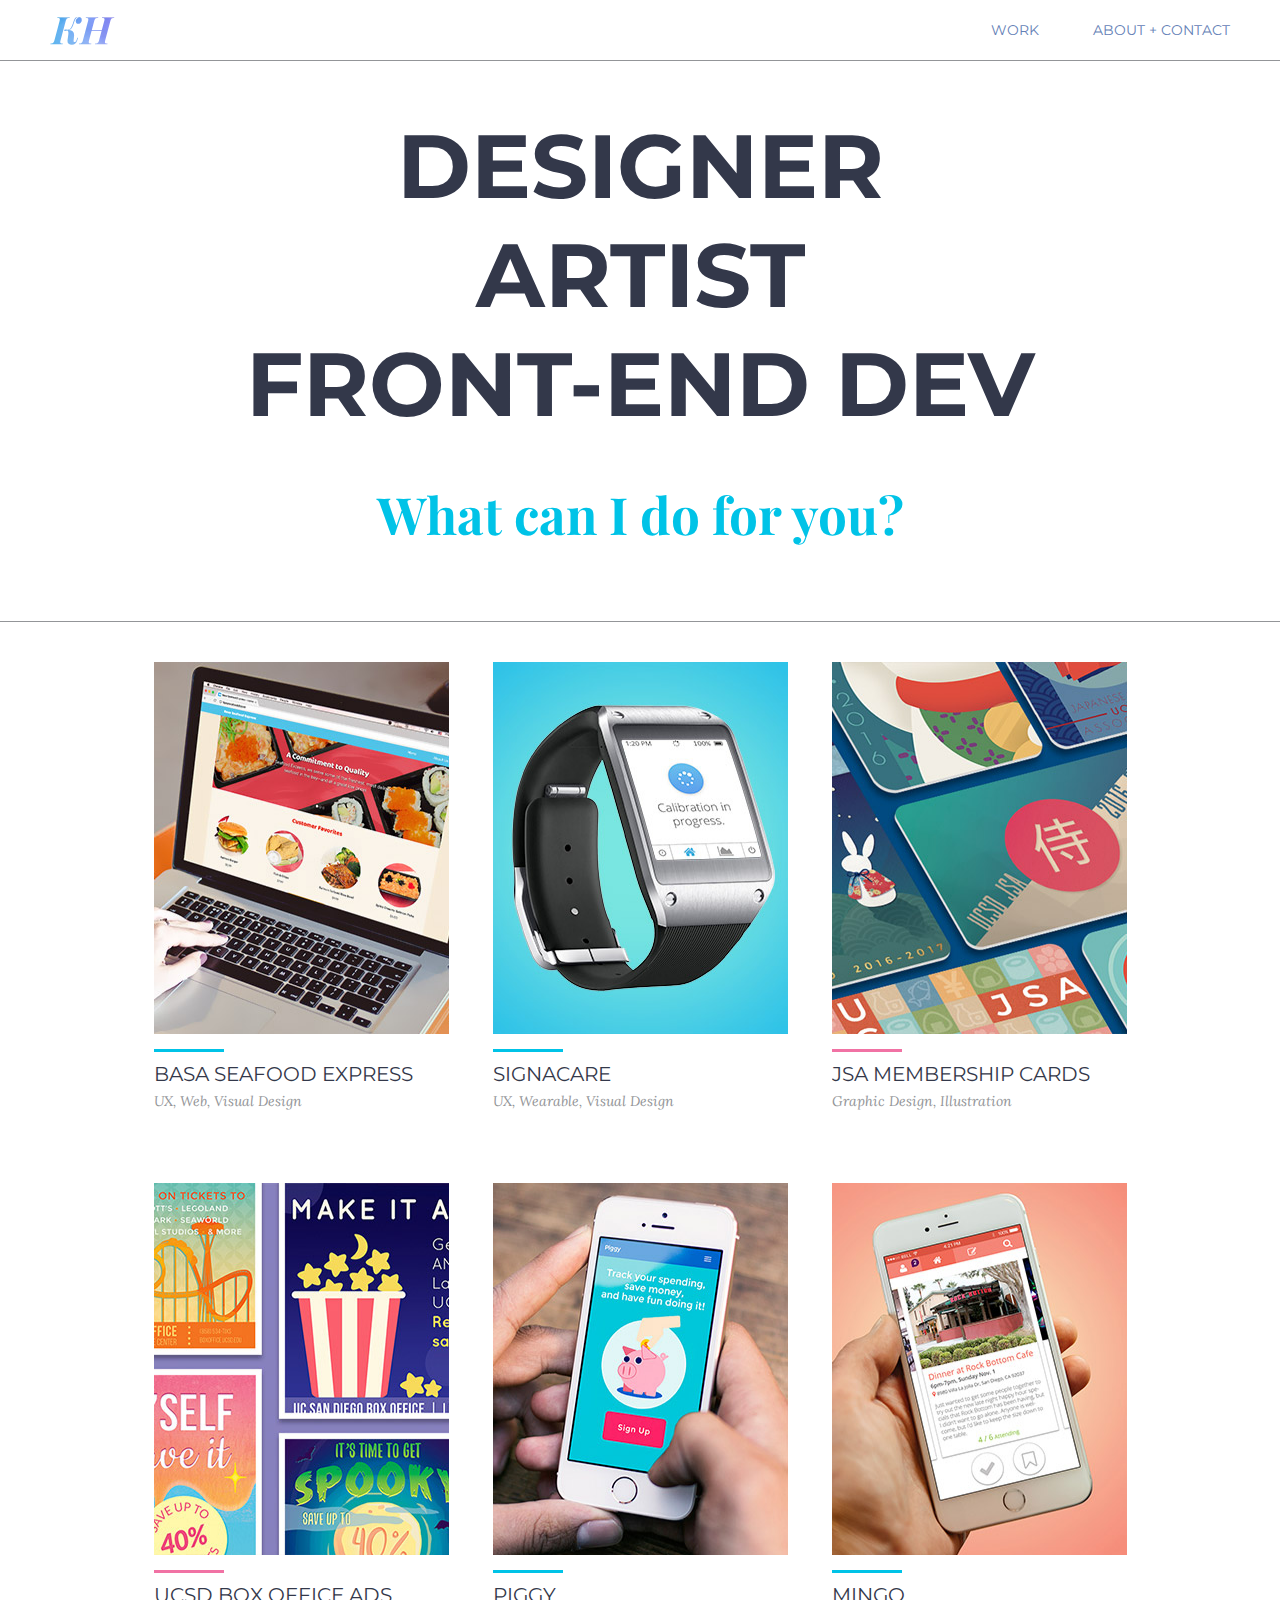
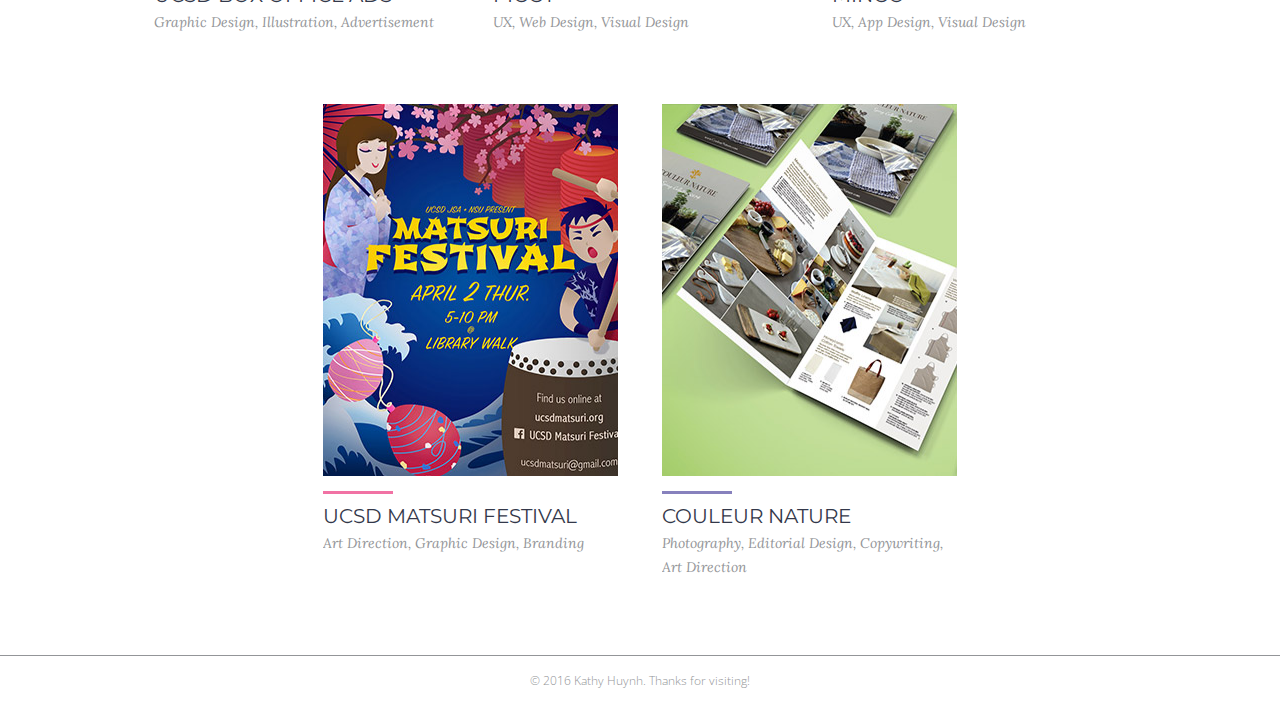
==== index.html @ e288eb10 "project description on card hover added" ====
<!DOCTYPE html>
<html lang="en-US">
<head>
  <title>Kathy Huynh Design Portfolio</title>
  <meta charset="utf-8"/>
  <meta name="viewport" content="width=device-width, initial-scale=1">
  <link rel="icon" type="image/png" href="img/favicon.png">
  <link rel="stylesheet" type="text/css" href="hkathy.css">
  <link href="https://fonts.googleapis.com/css?family=Open+Sans:300|Lora:400i|Montserrat:400|Playfair+Display:700i" rel="stylesheet">
</head>
<body>
  <nav>
    <a href="index.html"><div class="nav-section" id="nav-home">
      <img src="img/nav-icon.svg" alt="KH">
    </div></a>
    <div class="nav-section" id ="nav-work">
      <a href="index.html">Work</a>
    </div>
    <div class="nav-section" id="nav-about-contact">
      <a href="about-contact.html">About + Contact</a>
    </div>
  </nav>
  <div class="hero" id="index">
    <div>
      <h1>Designer</h1>
      <h1>Artist</h1>
      <h1>Front-End Dev</h1>
    </div>
    <h2>What can I do for you?</h2>
  </div>
  <div id="work">
    <a href="project/basa-seafood-express.html">
      <div class="project-card">
      <div class="project-image" id="img-basa">
        <div class="overlay">
          <p class="description">Basa Seafood Express is a small seafood shop and restaurant in San Francisco. They wanted a strongly branded, personalized website to increase their web presence and attract more customers.</p>
        </div>
      </div>
      <div class="divider-blue"></div>
      <h5 class="project-title">Basa Seafood Express</h5>
      <p class="project-tag">UX, Web, Visual Design</p>
    </div>
  </a>

  <a href="project/signacare.html">
    <div class="project-card">
      <div class="project-image" id="img-signacare">
        <div class="overlay">
          <p class="description">The Signacare Medical System is a speculative technology designed to help patients recover from impaired stress response systems. These people may react to everyday situations as if they are highly stressful. The watch serves as a companion to a personalized microchip implanted at the base of the neck.</p>
        </div>
      </div>
      <div class="divider-blue"></div>
      <h5 class="project-title">Signacare</h5>
      <p class="project-tag">UX, Wearable, Visual Design</p>
    </div>
    </a>

    <a href="project/jsa-membership-cards.html">
    <div class="project-card">
      <div class="project-image" id="img-jsacard">
        <div class="overlay">
          <p class="description">I was invited by the UCSD Japanese Student Association to join their design competition for the yearly membership card and shirt. These items are symbols of loyalty and pride to the club, and identify the members on outings. I designed both the winning card and shirt.</p>
        </div>
      </div>
      <div class="divider-pink"></div>
      <h5 class="project-title">JSA Membership Cards</h5>
      <p class="project-tag">Graphic Design, Illustration</p>
    </div>
  </a>

  <a href="project/ucsd-box-office-ads.html">
    <div class="project-card">
      <div class="project-image" id="img-ucsdbox">
        <div class="overlay">
          <p class="description">I designed graphics to support promotions for the UC San Diego Box Office. The highlight of every quarter were the posters I created for our holiday and vacation deals. The posters successfully generated awareness and attracted new customers.</p>
        </div>
      </div>
      <div class="divider-pink"></div>
      <h5 class="project-title">UCSD Box Office Ads</h5>
      <p class="project-tag">Graphic Design, Illustration, Advertisement</p>
    </div>
  </a>

    <a href="project/piggy.html">
    <div class="project-card">
      <div class="project-image" id="img-piggy">
        <div class="overlay">
          <p class="description">Piggy is a web app designed to motivate users to save money and spend less with an individualized budget and gamified reward system. Our challenge was to motivate them to start, and to give them the drive to keep going. Basically, it's saving made easy and fun.</p>
        </div>
      </div>
      <div class="divider-blue"></div>
      <h5 class="project-title">Piggy</h5>
      <p class="project-tag">UX, Web Design, Visual Design</p>
    </div>
  </a>

  <a href="project/mingo.html">
    <div class="project-card">
      <div class="project-image" id="img-mingo">
        <div class="overlay">
          <p class="description">Mingo is a mobile matchmaking app designed to spark friendships by putting interests first. Rather than wading through dozens of profiles before finding someone compatible, Mingo streamlines the process with an event-based system.</p>
        </div>
      </div>
      <div class="divider-blue"></div>
      <h5 class="project-title">Mingo</h5>
      <p class="project-tag">UX, App Design, Visual Design</p>
    </div>
  </a>

<a href="project/ucsd-matsuri-festival.html">
    <div class="project-card">
      <div class="project-image" id="img-matsuri">
        <div class="overlay">
          <p class="description">Every year, the Japanese Student Association and Nikkei Student Union at UCSD celebrate Japanese culture through a large festival. I won the design contest for the festival poster, and designed many other promotional materials as well.</p>
        </div>
      </div>
      <div class="divider-pink"></div>
      <h5 class="project-title">UCSD Matsuri Festival</h5>
      <p class="project-tag">Art Direction, Graphic Design, Branding</p>
    </div>
  </a>

    <a href="project/couleur-nature.html">
    <div class="project-card">
      <div class="project-image" id="img-cn">
        <div class="overlay">
          <p class="description">Couleur Nature is a distributor and retailer of French-inspired table linens and home accessories. While each scene was assembled to reflect the theme and colors of the main product, the overall aesthetic for all product shoots remained consistent: casual, yet refined; glamorous and vibrant.</p>
        </div>
      </div>
      <div class="divider-purple"></div>
      <h5 class="project-title">Couleur Nature</h5>
      <p class="project-tag">Photography, Editorial Design, Copywriting, Art Direction</p>
    </div>
  </div>
</a>

  <footer style="margin-top: 50px">&copy; 2016 Kathy Huynh. Thanks for visiting!</footer>
</body>

</html>
---- hkathy.css ----
body {
  margin: 0; }

p {
  color: #33384A;
  font-family: "Open Sans", sans-serif;
  font-size: 15px;
  line-height: 24px;
  margin: 20px 0px;
  font-weight: 200; }

ol, ul {
  color: #33384A;
  font-family: "Open Sans", sans-serif;
  font-size: 16px;
  line-height: 24px; }
  ol li, ul li {
    margin: 20px 0px; }

nav {
  text-align: right;
  font-family: "Montserrat", sans-serif;
  font-size: 14px;
  font-weight: 400;
  text-transform: uppercase;
  height: 60px;
  line-height: 60px;
  padding: 0px 50px;
  border-bottom: 0.5px solid #939598; }
  nav a {
    color: #6380B6;
    text-decoration: none;
    transition: color .25s ease;
    -moz-transition: color .25s ease;
    -webkit-transition: color .25s ease; }
    nav a:hover {
      color: #F172A4; }
  @media screen and (max-width: 767px) {
    nav {
      padding: 0px 10px; } }

.nav-section {
  display: inline-block; }

#nav-home {
  float: left; }
  #nav-home img {
    vertical-align: middle;
    height: 30px; }

#nav-work {
  margin-right: 50px; }
  @media screen and (max-width: 767px) {
    #nav-work {
      margin-right: 30px; } }

.hero {
  text-align: center;
  color: #33384A;
  padding-top: 50px;
  padding-bottom: 30px;
  border-bottom: 0.5px solid #939598; }
  .hero h1 {
    text-transform: uppercase;
    font-family: "Montserrat", sans-serif;
    font-weight: 700;
    font-size: 7vw;
    margin: 0; }
    @media screen and (max-width: 992px) {
      .hero h1 {
        font-size: 10vw; } }
  .hero h2 {
    font-family: "Playfair Display", serif;
    font-size: 4vw;
    color: #00C3E7;
    text-transform: none; }
    @media screen and (max-width: 767px) {
      .hero h2 {
        font-size: 28px; } }

#work {
  text-align: center;
  padding-top: 20px; }
  @media screen and (min-width: 1352px) {
    #work {
      padding-left: 10vw;
      padding-right: 10vw; } }

.project-card {
  display: inline-block;
  margin: 20px;
  width: 295px;
  height: 477px;
  text-align: left;
  overflow: hidden; }
  @media screen and (max-width: 767px) {
    .project-card {
      margin: 20px 0px; } }
  .project-card .project-image {
    width: 100%;
    height: 77.98%;
    background-size: cover; }
    .project-card .project-image#img-basa {
      background: url(img/thumbnail/basa.jpg); }
    .project-card .project-image#img-signacare {
      background: url(img/thumbnail/signacare.jpg); }
    .project-card .project-image#img-ucsdbox {
      background: url(img/thumbnail/boxoffice.jpg); }
    .project-card .project-image#img-piggy {
      background: url(img/thumbnail/piggy.jpg); }
    .project-card .project-image#img-mingo {
      background: url(img/thumbnail/mingo.jpg); }
    .project-card .project-image#img-jsacard {
      background: url(img/thumbnail/jsacard.jpg); }
    .project-card .project-image#img-matsuri {
      background: url(img/thumbnail/matsuri.jpg); }
    .project-card .project-image#img-cn {
      background: url(img/thumbnail/couleurnature.jpg); }
    .project-card .project-image .overlay {
      background: rgba(5, 10, 30, 0.8);
      opacity: 0;
      transition: opacity .25s ease;
      -moz-transition: opacity .25s ease;
      -webkit-transition: opacity .25s ease;
      height: 100%;
      width: 100%;
      overflow: hidden; }
      .project-card .project-image .overlay .description {
        color: white;
        font-size: 18px;
        margin: 16px 20px;
        line-height: 30px; }
    .project-card .project-image:hover .overlay {
      opacity: 1; }
  .project-card .divider-blue {
    width: 70px;
    height: 3px;
    background-color: #00C3E7;
    margin: 15px 0px; }
  .project-card .divider-pink {
    width: 70px;
    height: 3px;
    background-color: #F172A4;
    margin: 15px 0px; }
  .project-card .divider-purple {
    width: 70px;
    height: 3px;
    background-color: #8781bd;
    margin: 15px 0px; }
  .project-card h5 {
    text-transform: uppercase;
    font-family: "Montserrat", sans-serif;
    font-size: 20px;
    font-weight: 400;
    color: #33384A;
    line-height: 24px;
    margin-top: -5px; }
  .project-card p {
    font-family: "Lora", serif;
    font-weight: 400;
    font-style: italic;
    font-size: 14px;
    color: #939598;
    line-height: 24px;
    margin-top: -30px; }

footer {
  height: 50px;
  font-family: "Open Sans", sans-serif;
  font-size: 12px;
  font-weight: 200;
  color: #939598;
  border-top: 0.5px #939598 solid;
  line-height: 50px;
  text-align: center; }

.hero#about {
  background-image: url("img/cloudy-header.jpg");
  background-size: cover;
  color: white;
  border: 0.1px solid #6380B6;
  padding-bottom: 60px; }
  @media screen and (max-width: 600px) {
    .hero#about h1 {
      font-size: 48px; } }

.bio {
  display: flex;
  /* equal height of the children */
  background: #33384A; }
  .bio .col {
    flex: 1;
    /* additionally, equal width */
    padding: 50px; }
    @media screen and (max-width: 767px) {
      .bio .col {
        padding: 10px; } }
    @media screen and (min-width: 767px) {
      .bio .col {
        min-height: 450px; } }
    .bio .col p {
      color: white; }
    .bio .col p.bio-highlight {
      font-family: "Lora", serif;
      font-weight: 400;
      font-style: italic;
      font-size: 24px;
      line-height: 36px; }
  .bio #profile-pic {
    background-image: url("img/profile-picture.jpg");
    background-size: cover;
    background-position: right; }
    @media screen and (max-width: 767px) {
      .bio #profile-pic {
        display: none; } }

.contact {
  text-align: center; }
  .contact h2 {
    font-family: "Montserrat", sans-serif;
    font-size: 60px;
    color: #00C3E7;
    text-transform: uppercase; }
    @media screen and (max-width: 767px) {
      .contact h2 {
        font-size: 48px; } }
  .contact h3 {
    font-family: "Lora", serif;
    font-style: italic;
    font-weight: 400;
    font-size: 40px;
    color: #33384A;
    margin-top: -20px;
    margin-bottom: 50px; }
    @media screen and (max-width: 767px) {
      .contact h3 {
        font-size: 30px; } }
  .contact button.btn-contact {
    font-family: "Montserrat", sans-serif;
    font-weight: 400;
    font-size: 18px;
    line-height: 46px;
    width: 150px;
    height: 50px;
    background: none;
    border: 1px #F172A4 solid;
    border-radius: 50px;
    text-transform: uppercase;
    margin: 0px 20px 20px 20px;
    color: #6380B6;
    transition: color .25s ease;
    -moz-transition: color .25s ease;
    -webkit-transition: color .25s ease; }
    .contact button.btn-contact:hover {
      color: #F172A4; }

.no-border {
  border: none; }

.banner-image {
  width: 100%; }
  .banner-image img {
    width: 100%;
    height: auto; }

.padding-standard {
  padding-left: 15vw;
  padding-right: 15vw; }
  @media screen and (max-width: 767px) {
    .padding-standard {
      padding-left: 10px;
      padding-right: 10px; } }

.project-intro {
  color: #33384A;
  text-align: center; }
  .project-intro h3 {
    font-family: "Montserrat", sans-serif;
    font-size: 48px;
    text-transform: uppercase;
    margin-top: 40px; }
    @media screen and (max-width: 767px) {
      .project-intro h3 {
        font-size: 40px; } }
  .project-intro h4 {
    font-family: "Lora", serif;
    font-style: italic;
    font-size: 24px;
    line-height: 36px;
    margin-top: 0px;
    margin-bottom: 80px;
    font-weight: 400; }
    @media screen and (max-width: 767px) {
      .project-intro h4 {
        font-size: 18px; } }
  .project-intro p {
    margin-top: -30px; }
  .project-intro .type-blue {
    width: 15px;
    height: 15px;
    border-radius: 15px;
    background-color: #00C3E7;
    display: inline-block;
    margin: 10px 10px 15px 10px; }
  .project-intro .type-pink {
    width: 15px;
    height: 15px;
    border-radius: 15px;
    background-color: #F172A4;
    display: inline-block;
    margin: 10px 10px 15px 10px; }
  .project-intro .type-purple {
    width: 15px;
    height: 15px;
    border-radius: 15px;
    background-color: #8781bd;
    display: inline-block;
    margin: 10px 10px 15px 10px; }

h2 {
  font-family: "Montserrat", sans-serif;
  font-size: 16px;
  color: #33384A;
  text-transform: uppercase; }

.img-fit {
  margin-top: 50px;
  margin-bottom: 50px;
  text-align: center; }
  .img-fit img {
    width: 100%;
    height: auto; }

.row-equal {
  display: flex;
  /* equal height of the children */ }

.col {
  flex: 1;
  /* additionally, equal width */ }

.caption {
  font-style: italic;
  text-align: center;
  color: #939598;
  margin-bottom: 30px;
  margin-top: -30px; }

.row-3 {
  text-align: center; }
  @media screen and (min-width: 992px) {
    .row-3 {
      display: flex;
      justify-content: space-between; } }
  .row-3 .col-3 {
    text-align: left;
    vertical-align: top; }
    @media screen and (min-width: 992px) {
      .row-3 .col-3 {
        width: 30%; } }

.row-4 {
  text-align: center; }
  @media screen and (min-width: 992px) {
    .row-4 {
      display: flex;
      justify-content: space-between; } }
  .row-4 .col-4 {
    text-align: left;
    vertical-align: top; }
    @media screen and (min-width: 992px) {
      .row-4 .col-4 {
        width: 22%; } }

.row-2-1 {
  text-align: center; }
  @media screen and (min-width: 992px) {
    .row-2-1 {
      display: flex;
      justify-content: space-between; } }
  .row-2-1 .col-2-1 {
    text-align: left;
    vertical-align: top; }
    @media screen and (min-width: 992px) {
      .row-2-1 .col-2-1 {
        width: 60%; } }
  .row-2-1 .col-1-1 {
    text-align: left;
    vertical-align: top; }
    @media screen and (min-width: 992px) {
      .row-2-1 .col-1-1 {
        width: 30%; } }

.row-2 {
  text-align: center; }
  @media screen and (min-width: 992px) {
    .row-2 {
      display: flex;
      justify-content: space-between; } }
  .row-2 .col-2 {
    text-align: left;
    vertical-align: top; }
    @media screen and (min-width: 992px) {
      .row-2 .col-2 {
        width: 45%; } }
    @media screen and (max-width: 991px) {
      .row-2 .col-2 .btn-margin {
        margin-top: 20px; } }

.highlight {
  background: #EEE;
  padding-top: 30px;
  padding-bottom: 30px; }

.highlight-link {
  background: #00C3E7;
  text-align: center;
  padding: 100px 0px; }
  .highlight-link button {
    background: white;
    color: #00C3E7;
    font-family: "Montserrat", sans-serif;
    font-size: 18px;
    height: 50px;
    border: none;
    padding: 0px 30px;
    border-radius: 50px;
    text-transform: uppercase;
    transition: background .25s ease;
    -moz-transition: background .25s ease;
    -webkit-transition: background .25s ease; }
    .highlight-link button:hover {
      background: #33384A; }

.highlight-scenario {
  border-radius: 20px;
  padding: 20px 30px;
  background-color: #EEE; }

.project-index {
  background-color: #33384A;
  padding-top: 50px;
  padding-bottom: 40px; }
  .project-index .row-3 .col-3 {
    text-align: center; }
    .project-index .row-3 .col-3 h2 {
      color: white; }
    .project-index .row-3 .col-3 p {
      color: white; }
      .project-index .row-3 .col-3 p.current-project {
        text-decoration: underline; }
      .project-index .row-3 .col-3 p:hover {
        font-weight: 600; }

.project-footer {
  background-color: #33384A;
  top-border: white;
  color: white; }

hr {
  border: 0.5px #6380B6 solid; }

.shadow {
  box-shadow: -2px 3px 5px #ddd; }

a {
  text-decoration: none; }

/*# sourceMappingURL=hkathy.css.map */
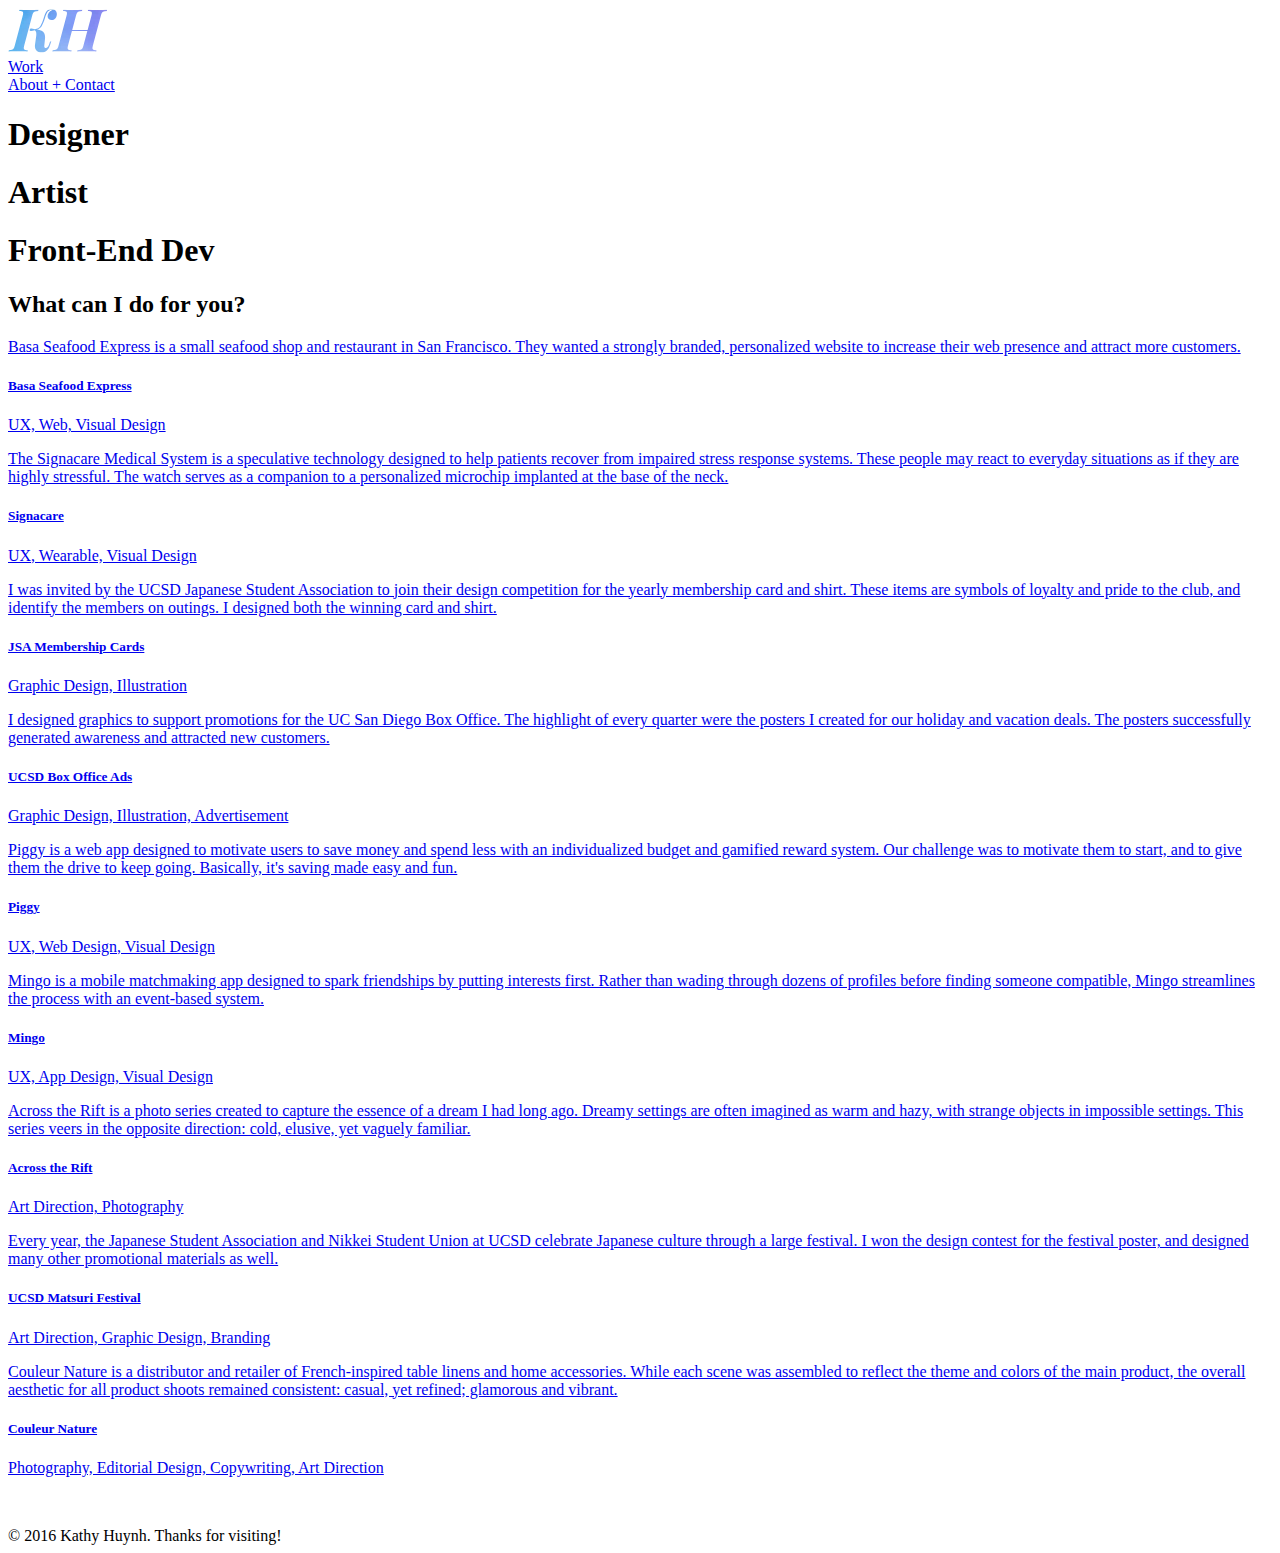
==== commit 0e0a64ce: "added Across the Rift to projects" ====
--- a/index.html
+++ b/index.html
@@ -107,6 +107,19 @@
     </div>
   </a>
 
+  <a href="project/across-the-rift.html">
+      <div class="project-card">
+        <div class="project-image" id="img-rift">
+          <div class="overlay">
+            <p class="description">Across the Rift is a photo series created to capture the essence of a dream I had long ago. Dreamy settings are often imagined as warm and hazy, with strange objects in impossible settings. This series veers in the opposite direction: cold, elusive, yet vaguely familiar.</p>
+          </div>
+        </div>
+        <div class="divider-purple"></div>
+        <h5 class="project-title">Across the Rift</h5>
+        <p class="project-tag">Art Direction, Photography</p>
+      </div>
+    </a>
+
 <a href="project/ucsd-matsuri-festival.html">
     <div class="project-card">
       <div class="project-image" id="img-matsuri">
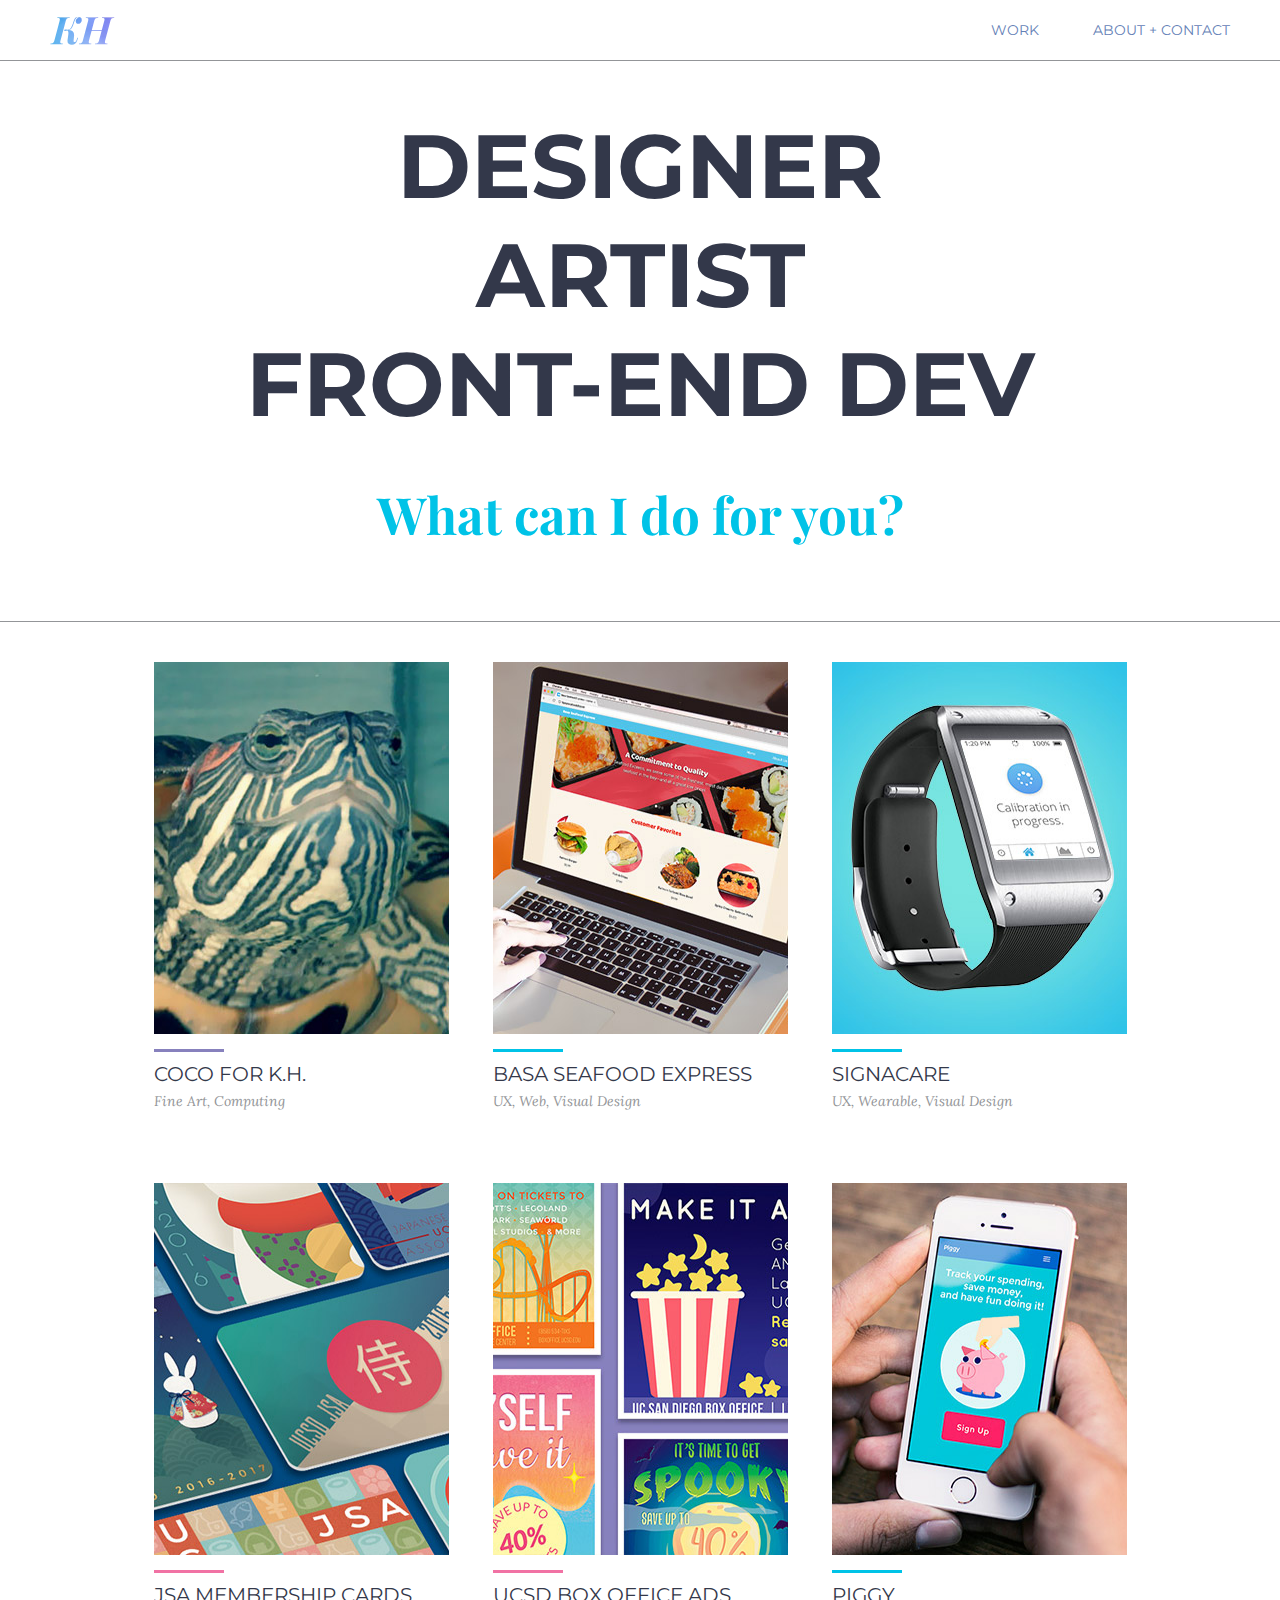
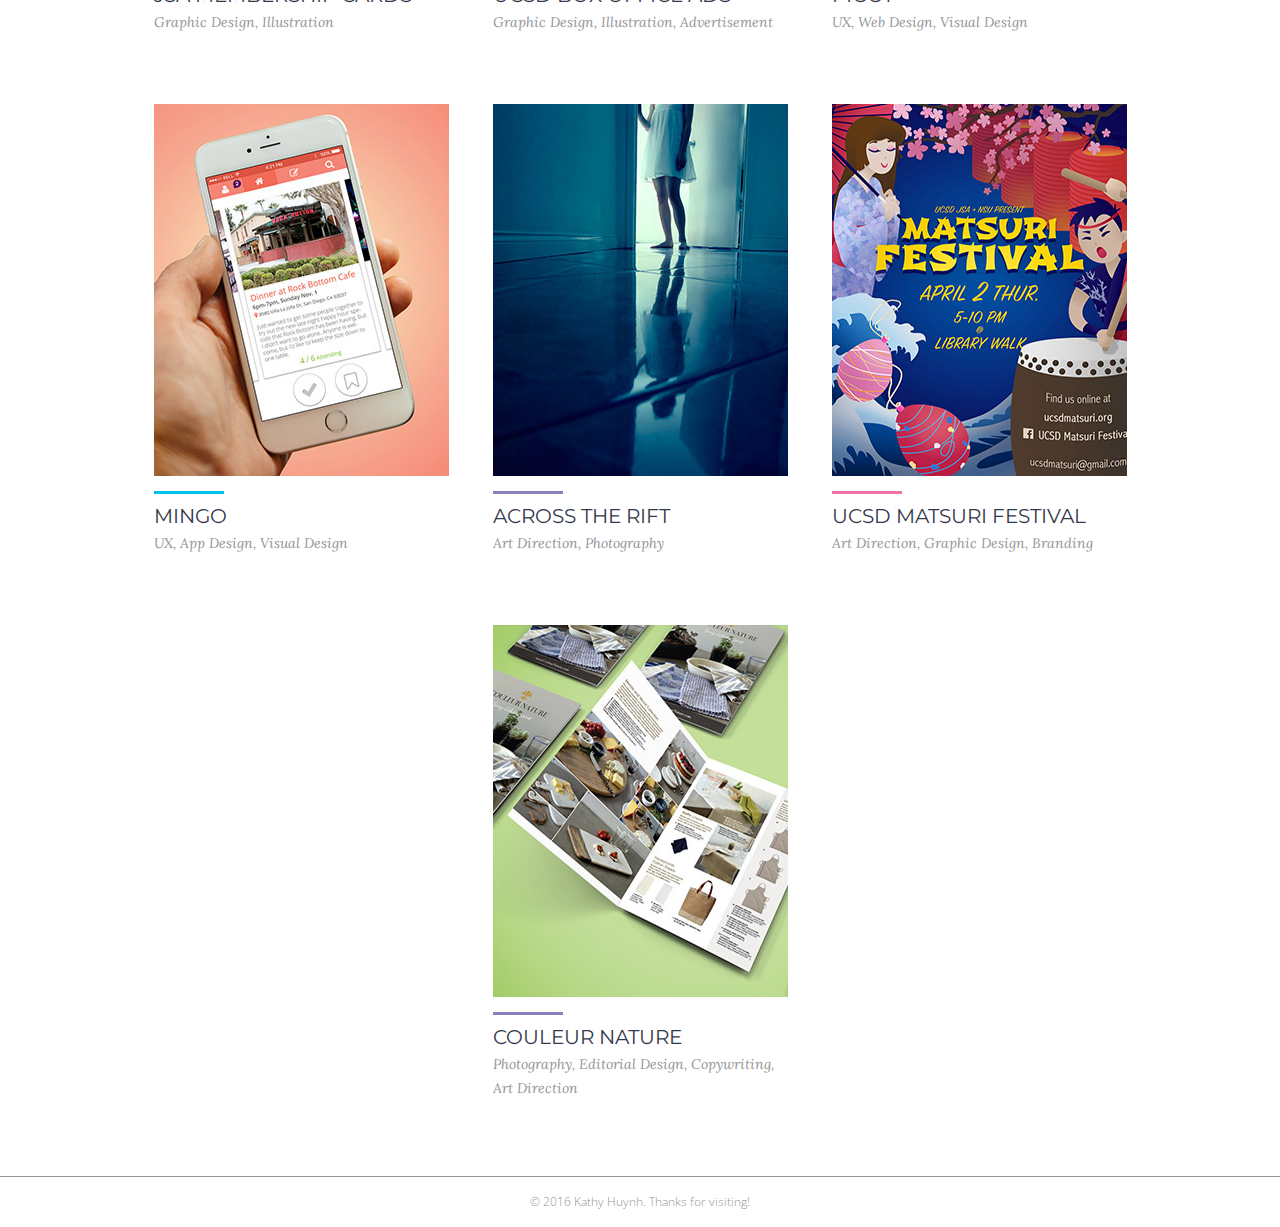
==== commit cf648140: "Added Coco for KH project" ====
--- a/index.html
+++ b/index.html
@@ -29,6 +29,19 @@
     <h2>What can I do for you?</h2>
   </div>
   <div id="work">
+    <a href="project/coco-for-kh.html">
+      <div class="project-card">
+      <div class="project-image" id="img-coco">
+        <div class="overlay">
+          <p class="description">COCO for K.H. is an interspecies, collaborative art piece. I created an underwater digital drawing pad for my turtle and incorporated her drawings into a turtle-inspired coat. It is a prime example of the possibilities we can achieve when combining STEM and the arts.</p>
+        </div>
+      </div>
+      <div class="divider-purple"></div>
+      <h5 class="project-title">COCO for K.H.</h5>
+      <p class="project-tag">Fine Art, Computing</p>
+    </div>
+  </a>
+  
     <a href="project/basa-seafood-express.html">
       <div class="project-card">
       <div class="project-image" id="img-basa">
--- a/hkathy.css
+++ b/hkathy.css
@@ -0,0 +1,489 @@
+body {
+  margin: 0; }
+
+p {
+  color: #33384A;
+  font-family: "Open Sans", sans-serif;
+  font-size: 15px;
+  line-height: 24px;
+  margin: 20px 0px;
+  font-weight: 200; }
+
+ol, ul {
+  color: #33384A;
+  font-family: "Open Sans", sans-serif;
+  font-size: 16px;
+  line-height: 24px; }
+
+ol li, ul li {
+  margin: 20px 0px; }
+
+nav {
+  text-align: right;
+  font-family: "Montserrat", sans-serif;
+  font-size: 14px;
+  font-weight: 400;
+  text-transform: uppercase;
+  height: 60px;
+  line-height: 60px;
+  padding: 0px 50px;
+  border-bottom: 0.5px solid #939598; }
+  nav a {
+    color: #6380B6;
+    text-decoration: none;
+    transition: color .25s ease;
+    -moz-transition: color .25s ease;
+    -webkit-transition: color .25s ease; }
+    nav a:hover {
+      color: #F172A4; }
+
+@media screen and (max-width: 767px) {
+  nav {
+    padding: 0px 10px; } }
+.nav-section {
+  display: inline-block; }
+
+#nav-home {
+  float: left; }
+  #nav-home img {
+    vertical-align: middle;
+    height: 30px; }
+
+#nav-work {
+  margin-right: 50px; }
+
+@media screen and (max-width: 767px) {
+  #nav-work {
+    margin-right: 30px; } }
+.hero {
+  text-align: center;
+  color: #33384A;
+  padding-top: 50px;
+  padding-bottom: 30px;
+  border-bottom: 0.5px solid #939598; }
+  .hero h1 {
+    text-transform: uppercase;
+    font-family: "Montserrat", sans-serif;
+    font-weight: 700;
+    font-size: 7vw;
+    margin: 0; }
+  .hero h2 {
+    font-family: "Playfair Display", serif;
+    font-size: 4vw;
+    color: #00C3E7;
+    text-transform: none; }
+
+@media screen and (max-width: 992px) {
+  .hero h1 {
+    font-size: 10vw; } }
+@media screen and (max-width: 767px) {
+  .hero h2 {
+    font-size: 28px; } }
+#work {
+  text-align: center;
+  padding-top: 20px; }
+
+@media screen and (min-width: 1352px) {
+  #work {
+    padding-left: 10vw;
+    padding-right: 10vw; } }
+.project-card {
+  display: inline-block;
+  margin: 20px;
+  width: 295px;
+  height: 477px;
+  text-align: left;
+  overflow: hidden; }
+  .project-card .project-image {
+    width: 100%;
+    height: 77.98%;
+    background-size: cover; }
+    .project-card .project-image#img-basa {
+      background: url(img/thumbnail/basa.jpg); }
+    .project-card .project-image#img-signacare {
+      background: url(img/thumbnail/signacare.jpg); }
+    .project-card .project-image#img-ucsdbox {
+      background: url(img/thumbnail/boxoffice.jpg); }
+    .project-card .project-image#img-piggy {
+      background: url(img/thumbnail/piggy.jpg); }
+    .project-card .project-image#img-mingo {
+      background: url(img/thumbnail/mingo.jpg); }
+    .project-card .project-image#img-jsacard {
+      background: url(img/thumbnail/jsacard.jpg); }
+    .project-card .project-image#img-matsuri {
+      background: url(img/thumbnail/matsuri.jpg); }
+    .project-card .project-image#img-cn {
+      background: url(img/thumbnail/couleurnature.jpg); }
+    .project-card .project-image#img-rift {
+      background: url(img/thumbnail/rift.jpg); }
+    .project-card .project-image#img-coco {
+      background: url(img/thumbnail/coco.jpg); }
+    .project-card .project-image .overlay {
+      background: rgba(5, 10, 30, 0.8);
+      opacity: 0;
+      transition: opacity .5s ease;
+      -moz-transition: opacity .5s ease;
+      -webkit-transition: opacity .5s ease;
+      height: 100%;
+      width: 100%;
+      overflow: hidden; }
+      .project-card .project-image .overlay .description {
+        color: white;
+        font-size: 18px;
+        margin: 16px 20px;
+        line-height: 30px; }
+    .project-card .project-image:hover .overlay {
+      opacity: 1; }
+  .project-card .divider-blue {
+    width: 70px;
+    height: 3px;
+    background-color: #00C3E7;
+    margin: 15px 0px; }
+  .project-card .divider-pink {
+    width: 70px;
+    height: 3px;
+    background-color: #F172A4;
+    margin: 15px 0px; }
+  .project-card .divider-purple {
+    width: 70px;
+    height: 3px;
+    background-color: #8781bd;
+    margin: 15px 0px; }
+  .project-card h5 {
+    text-transform: uppercase;
+    font-family: "Montserrat", sans-serif;
+    font-size: 20px;
+    font-weight: 400;
+    color: #33384A;
+    line-height: 24px;
+    margin-top: -5px; }
+  .project-card p {
+    font-family: "Lora", serif;
+    font-weight: 400;
+    font-style: italic;
+    font-size: 14px;
+    color: #939598;
+    line-height: 24px;
+    margin-top: -30px; }
+
+@media screen and (max-width: 767px) {
+  .project-card {
+    margin: 20px 0px; } }
+footer {
+  height: 50px;
+  font-family: "Open Sans", sans-serif;
+  font-size: 12px;
+  font-weight: 200;
+  color: #939598;
+  border-top: 0.5px #939598 solid;
+  line-height: 50px;
+  text-align: center; }
+
+.hero#about {
+  background-image: url("img/cloudy-header.jpg");
+  background-size: cover;
+  color: white;
+  border: 0.1px solid #6380B6;
+  padding-bottom: 60px; }
+
+@media screen and (max-width: 600px) {
+  .hero#about h1 {
+    font-size: 48px; } }
+.bio {
+  display: flex;
+  /* equal height of the children */
+  background: #33384A; }
+  .bio .col {
+    flex: 1;
+    /* additionally, equal width */
+    padding: 50px; }
+    .bio .col p {
+      color: white; }
+      .bio .col p.bio-highlight {
+        font-family: "Lora", serif;
+        font-weight: 400;
+        font-style: italic;
+        font-size: 24px;
+        line-height: 36px; }
+  .bio #profile-pic {
+    background-image: url("img/profile-picture.jpg");
+    background-size: cover;
+    background-position: right; }
+
+@media screen and (max-width: 767px) {
+  .bio .col {
+    padding: 10px; } }
+@media screen and (min-width: 767px) {
+  .bio .col {
+    min-height: 450px; } }
+@media screen and (max-width: 767px) {
+  .bio #profile-pic {
+    display: none; } }
+.contact {
+  text-align: center; }
+  .contact h2 {
+    font-family: "Montserrat", sans-serif;
+    font-size: 60px;
+    color: #00C3E7;
+    text-transform: uppercase; }
+  .contact h3 {
+    font-family: "Lora", serif;
+    font-style: italic;
+    font-weight: 400;
+    font-size: 40px;
+    color: #33384A;
+    margin-top: -20px;
+    margin-bottom: 50px; }
+  .contact button.btn-contact {
+    font-family: "Montserrat", sans-serif;
+    font-weight: 400;
+    font-size: 18px;
+    line-height: 46px;
+    width: 150px;
+    height: 50px;
+    background: none;
+    border: 1px #F172A4 solid;
+    border-radius: 50px;
+    text-transform: uppercase;
+    margin: 0px 20px 20px 20px;
+    color: #6380B6;
+    transition: color .25s ease;
+    -moz-transition: color .25s ease;
+    -webkit-transition: color .25s ease; }
+    .contact button.btn-contact:hover {
+      color: #F172A4; }
+
+@media screen and (max-width: 767px) {
+  .contact h2 {
+    font-size: 48px; } }
+@media screen and (max-width: 767px) {
+  .contact h3 {
+    font-size: 30px; } }
+.no-border {
+  border: none; }
+
+.banner-image {
+  width: 100%; }
+  .banner-image img {
+    width: 100%;
+    height: auto; }
+
+.padding-standard {
+  padding-left: 15vw;
+  padding-right: 15vw; }
+
+@media screen and (max-width: 767px) {
+  .padding-standard {
+    padding-left: 10px;
+    padding-right: 10px; } }
+.project-intro {
+  color: #33384A;
+  text-align: center; }
+  .project-intro h3 {
+    font-family: "Montserrat", sans-serif;
+    font-size: 48px;
+    text-transform: uppercase;
+    margin-top: 40px; }
+  .project-intro h4 {
+    font-family: "Lora", serif;
+    font-style: italic;
+    font-size: 24px;
+    line-height: 36px;
+    margin-top: 0px;
+    margin-bottom: 80px;
+    font-weight: 400; }
+  .project-intro p {
+    margin-top: -30px; }
+  .project-intro .type-blue {
+    width: 15px;
+    height: 15px;
+    border-radius: 15px;
+    background-color: #00C3E7;
+    display: inline-block;
+    margin: 10px 10px 15px 10px; }
+  .project-intro .type-pink {
+    width: 15px;
+    height: 15px;
+    border-radius: 15px;
+    background-color: #F172A4;
+    display: inline-block;
+    margin: 10px 10px 15px 10px; }
+  .project-intro .type-purple {
+    width: 15px;
+    height: 15px;
+    border-radius: 15px;
+    background-color: #8781bd;
+    display: inline-block;
+    margin: 10px 10px 15px 10px; }
+
+@media screen and (max-width: 767px) {
+  .project-intro h3 {
+    font-size: 40px; } }
+@media screen and (max-width: 767px) {
+  .project-intro h4 {
+    font-size: 18px; } }
+h2 {
+  font-family: "Montserrat", sans-serif;
+  font-size: 16px;
+  color: #33384A;
+  text-transform: uppercase; }
+
+.img-fit {
+  margin-top: 50px;
+  margin-bottom: 50px;
+  text-align: center; }
+  .img-fit img {
+    width: 100%;
+    height: auto; }
+
+.row-equal {
+  display: flex;
+  /* equal height of the children */ }
+
+.col {
+  flex: 1;
+  /* additionally, equal width */ }
+
+.caption {
+  font-style: italic;
+  text-align: center;
+  color: #939598;
+  margin-bottom: 30px;
+  margin-top: -30px; }
+
+.row-3 {
+  text-align: center; }
+  .row-3 .col-3 {
+    text-align: left;
+    vertical-align: top; }
+
+@media screen and (min-width: 992px) {
+  .row-3 {
+    display: flex;
+    justify-content: space-between; } }
+@media screen and (min-width: 992px) {
+  .row-3 .col-3 {
+    width: 30%; } }
+.row-4 {
+  text-align: center; }
+  .row-4 .col-4 {
+    text-align: left;
+    vertical-align: top; }
+
+@media screen and (min-width: 992px) {
+  .row-4 {
+    display: flex;
+    justify-content: space-between; } }
+@media screen and (min-width: 992px) {
+  .row-4 .col-4 {
+    width: 22%; } }
+.row-2-1 {
+  text-align: center; }
+  .row-2-1 .col-2-1, .row-2-1 .col-1-1 {
+    text-align: left;
+    vertical-align: top; }
+
+@media screen and (min-width: 992px) {
+  .row-2-1 {
+    display: flex;
+    justify-content: space-between; } }
+@media screen and (min-width: 992px) {
+  .row-2-1 .col-2-1 {
+    width: 60%; } }
+@media screen and (min-width: 992px) {
+  .row-2-1 .col-1-1 {
+    width: 30%; } }
+.row-2 {
+  text-align: center; }
+  .row-2 .col-2 {
+    text-align: left;
+    vertical-align: top; }
+
+@media screen and (min-width: 992px) {
+  .row-2 {
+    display: flex;
+    justify-content: space-between; } }
+@media screen and (min-width: 992px) {
+  .row-2 .col-2 {
+    width: 45%; } }
+@media screen and (max-width: 991px) {
+  .row-2 .col-2 .btn-margin {
+    margin-top: 20px; } }
+.highlight {
+  background: #EEE;
+  padding-top: 30px;
+  padding-bottom: 30px; }
+
+.highlight-link {
+  background: #00C3E7;
+  text-align: center;
+  padding: 100px 0px; }
+  .highlight-link button {
+    background: white;
+    color: #00C3E7;
+    font-family: "Montserrat", sans-serif;
+    font-size: 18px;
+    height: 50px;
+    border: none;
+    padding: 0px 30px;
+    border-radius: 50px;
+    text-transform: uppercase;
+    transition: background .25s ease;
+    -moz-transition: background .25s ease;
+    -webkit-transition: background .25s ease; }
+    .highlight-link button:hover {
+      background: #33384A; }
+
+.highlight-scenario {
+  border-radius: 20px;
+  padding: 20px 30px;
+  background-color: #EEE; }
+
+.project-index {
+  background-color: #33384A;
+  padding-top: 50px;
+  padding-bottom: 40px; }
+  .project-index .row-3 .col-3 {
+    text-align: center; }
+    .project-index .row-3 .col-3 h2 {
+      color: white; }
+    .project-index .row-3 .col-3 p {
+      color: white; }
+      .project-index .row-3 .col-3 p.current-project {
+        text-decoration: underline; }
+      .project-index .row-3 .col-3 p:hover {
+        font-weight: 600; }
+
+.project-footer {
+  background-color: #33384A;
+  top-border: white;
+  color: white; }
+
+hr {
+  border: 0.5px #6380B6 solid; }
+
+.shadow {
+  box-shadow: -2px 3px 5px #ddd; }
+
+a {
+  text-decoration: none; }
+
+p.quote {
+  font-family: "Lora", serif;
+  font-weight: 400;
+  font-style: italic;
+  font-size: 24px;
+  line-height: 30px;
+  color: #00C3E7;
+  text-align: center; }
+
+@media screen and (max-width: 320px) {
+  iframe {
+    width: 300px;
+    height: 169px; } }
+@media screen and (min-width: 321px) {
+  iframe {
+    width: 853px;
+    height: 480px; } }
+
+/*# sourceMappingURL=hkathy.css.map */
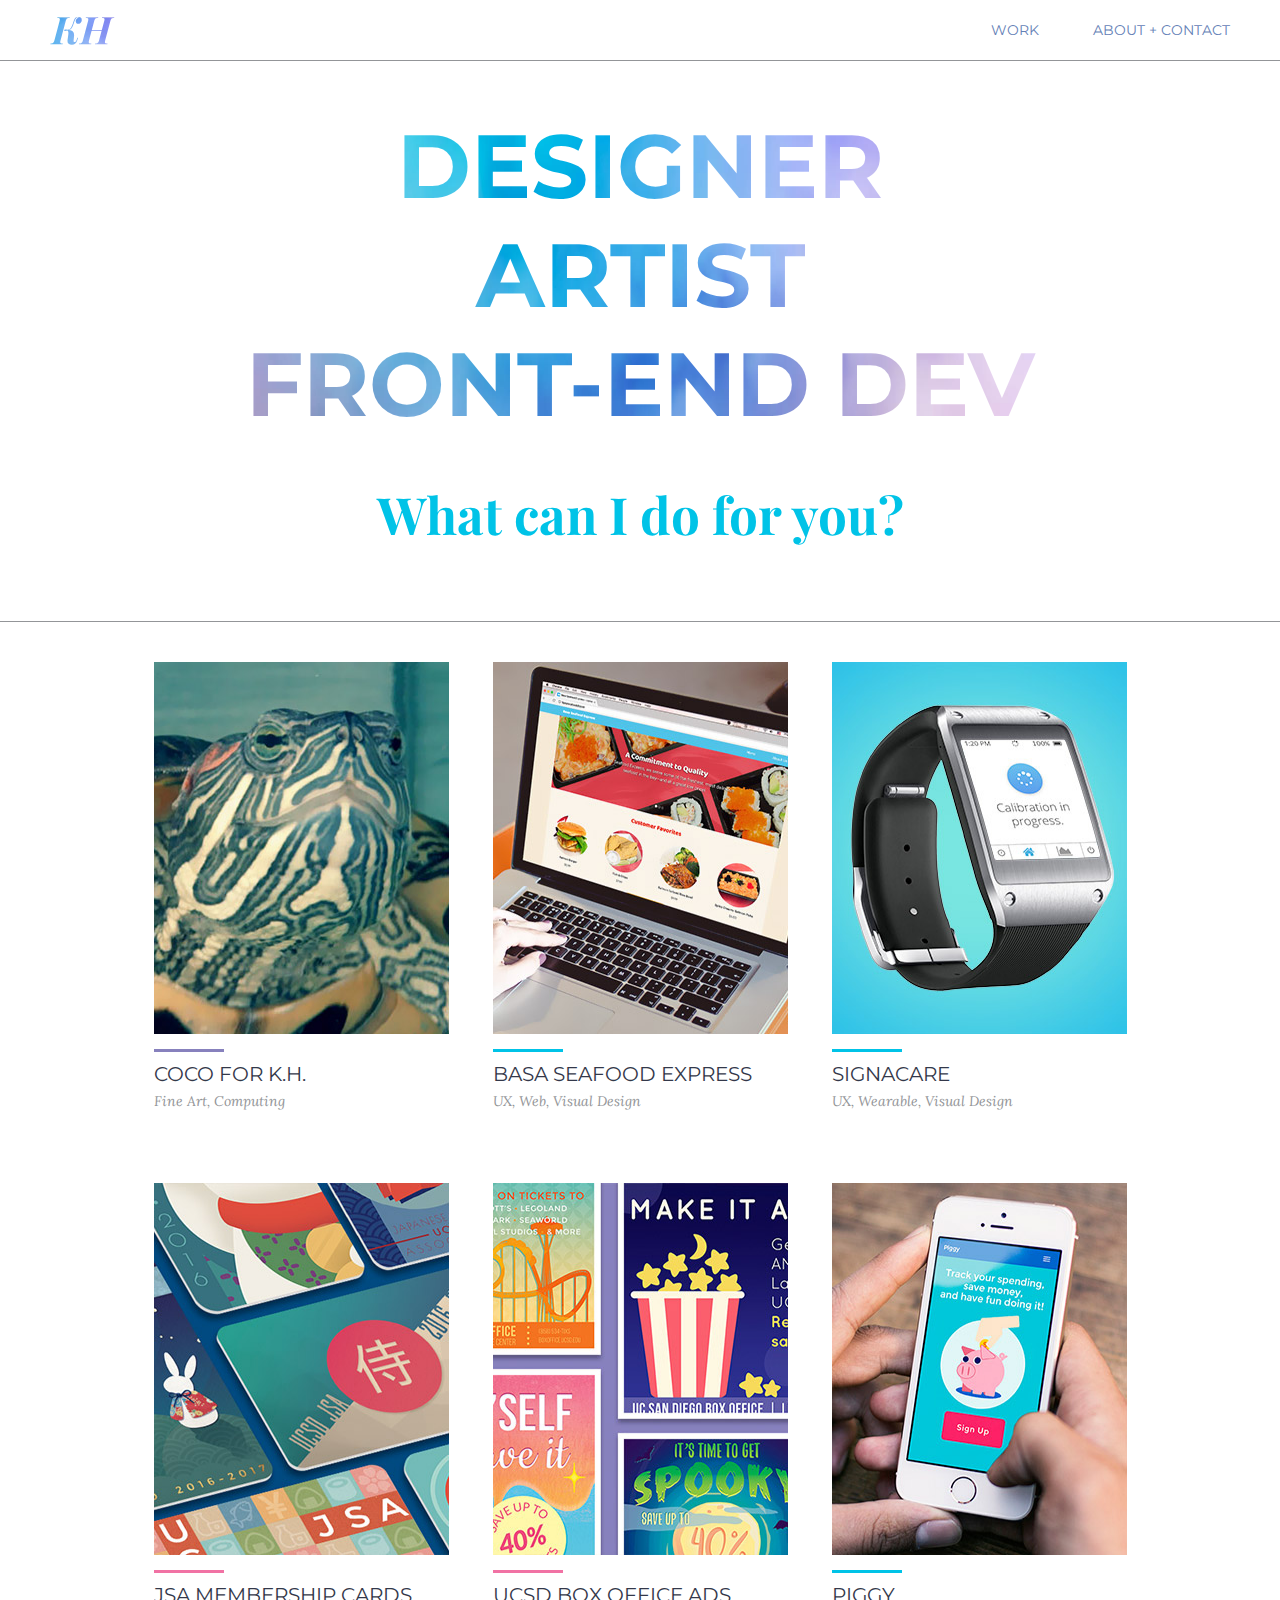
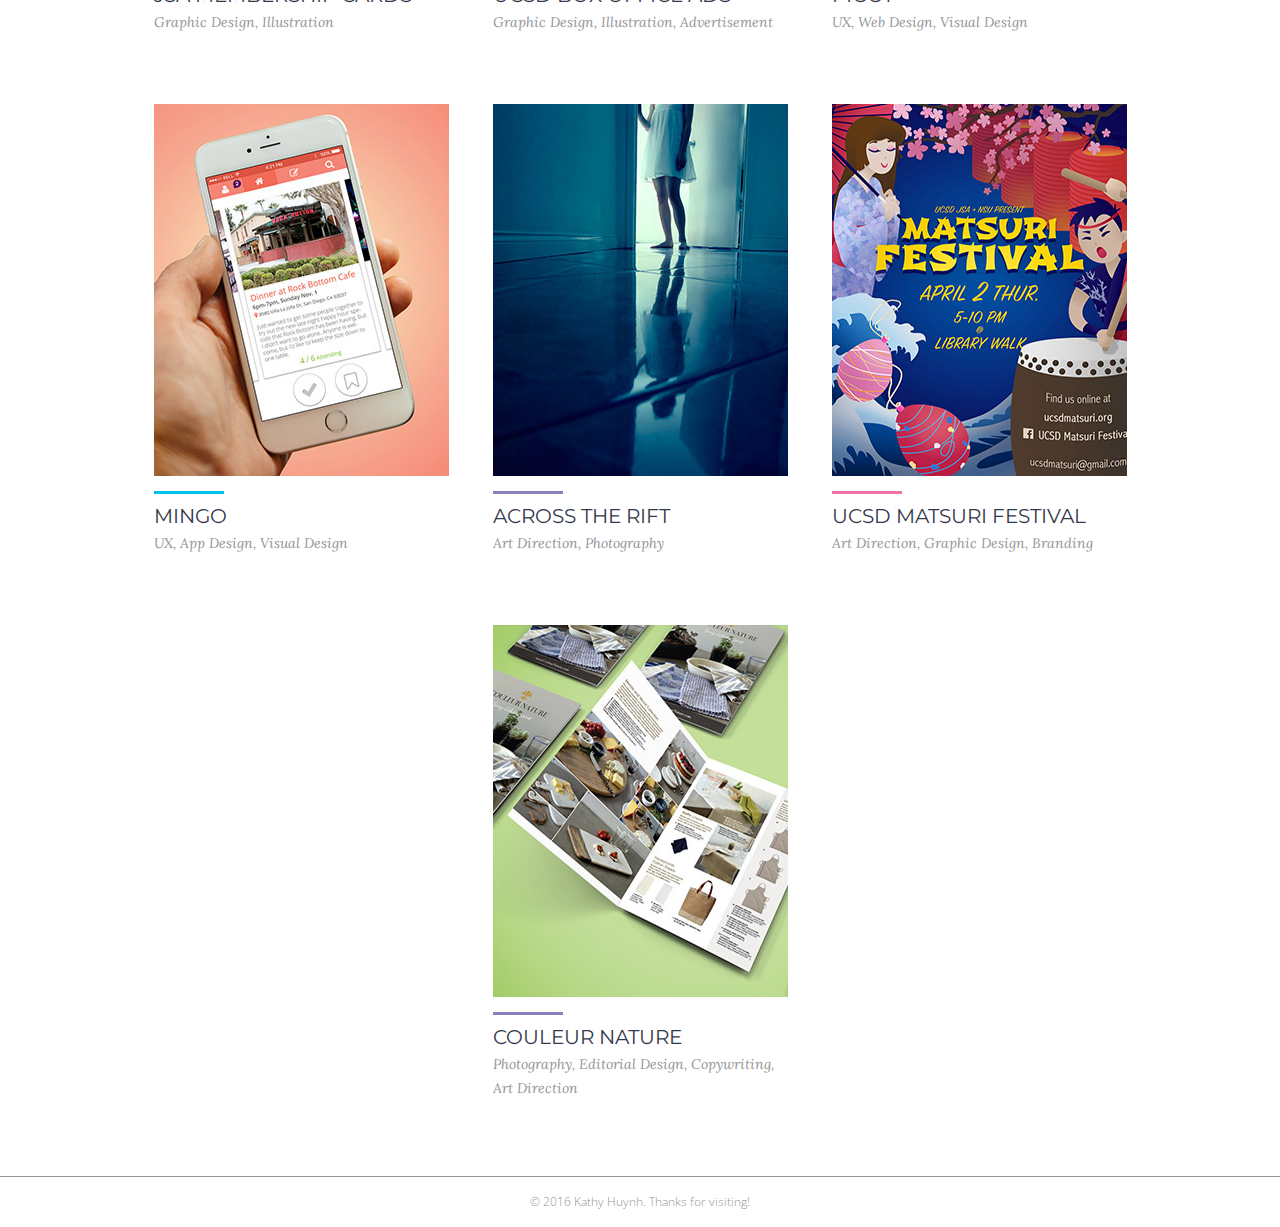
==== commit d39172fd: "added parallax to page headers" ====
--- a/index.html
+++ b/index.html
@@ -21,7 +21,7 @@
     </div>
   </nav>
   <div class="hero" id="index">
-    <div>
+    <div class="clip-text clip-text_one">
       <h1>Designer</h1>
       <h1>Artist</h1>
       <h1>Front-End Dev</h1>
@@ -41,7 +41,7 @@
       <p class="project-tag">Fine Art, Computing</p>
     </div>
   </a>
-  
+
     <a href="project/basa-seafood-express.html">
       <div class="project-card">
       <div class="project-image" id="img-basa">
--- a/hkathy.css
+++ b/hkathy.css
@@ -182,6 +182,9 @@
 .hero#about {
   background-image: url("img/cloudy-header.jpg");
   background-size: cover;
+  background-repeat: no-repeat;
+  background-position: center;
+  background-attachment: fixed;
   color: white;
   border: 0.1px solid #6380B6;
   padding-bottom: 60px; }
@@ -252,6 +255,8 @@
     -webkit-transition: color .25s ease; }
     .contact button.btn-contact:hover {
       color: #F172A4; }
+    .contact button.btn-contact:focus {
+      outline: 0; }
 
 @media screen and (max-width: 767px) {
   .contact h2 {
@@ -486,4 +491,42 @@
     width: 853px;
     height: 480px; } }
 
+/* Clip text element */
+.clip-text {
+  /* Color fallback */
+  color: #33384A;
+  -webkit-background-clip: text;
+  -webkit-text-fill-color: transparent; }
+
+.clip-text:before,
+.clip-text:after {
+  position: absolute;
+  content: ''; }
+
+/* Background */
+.clip-text:before {
+  z-index: -2;
+  top: 0;
+  right: 0;
+  bottom: 0;
+  left: 0;
+  background-image: inherit; }
+
+/* Text Background (black zone) */
+.clip-text:after {
+  position: absolute;
+  z-index: -1;
+  top: 0;
+  right: 0;
+  bottom: 0;
+  left: 0;
+  background-color: #fff; }
+
+.clip-text_one {
+  background-image: url("img/cloudy-header.jpg");
+  background-size: 100% 100%;
+  background-repeat: no-repeat;
+  background-position: center;
+  background-attachment: fixed; }
+
 /*# sourceMappingURL=hkathy.css.map */
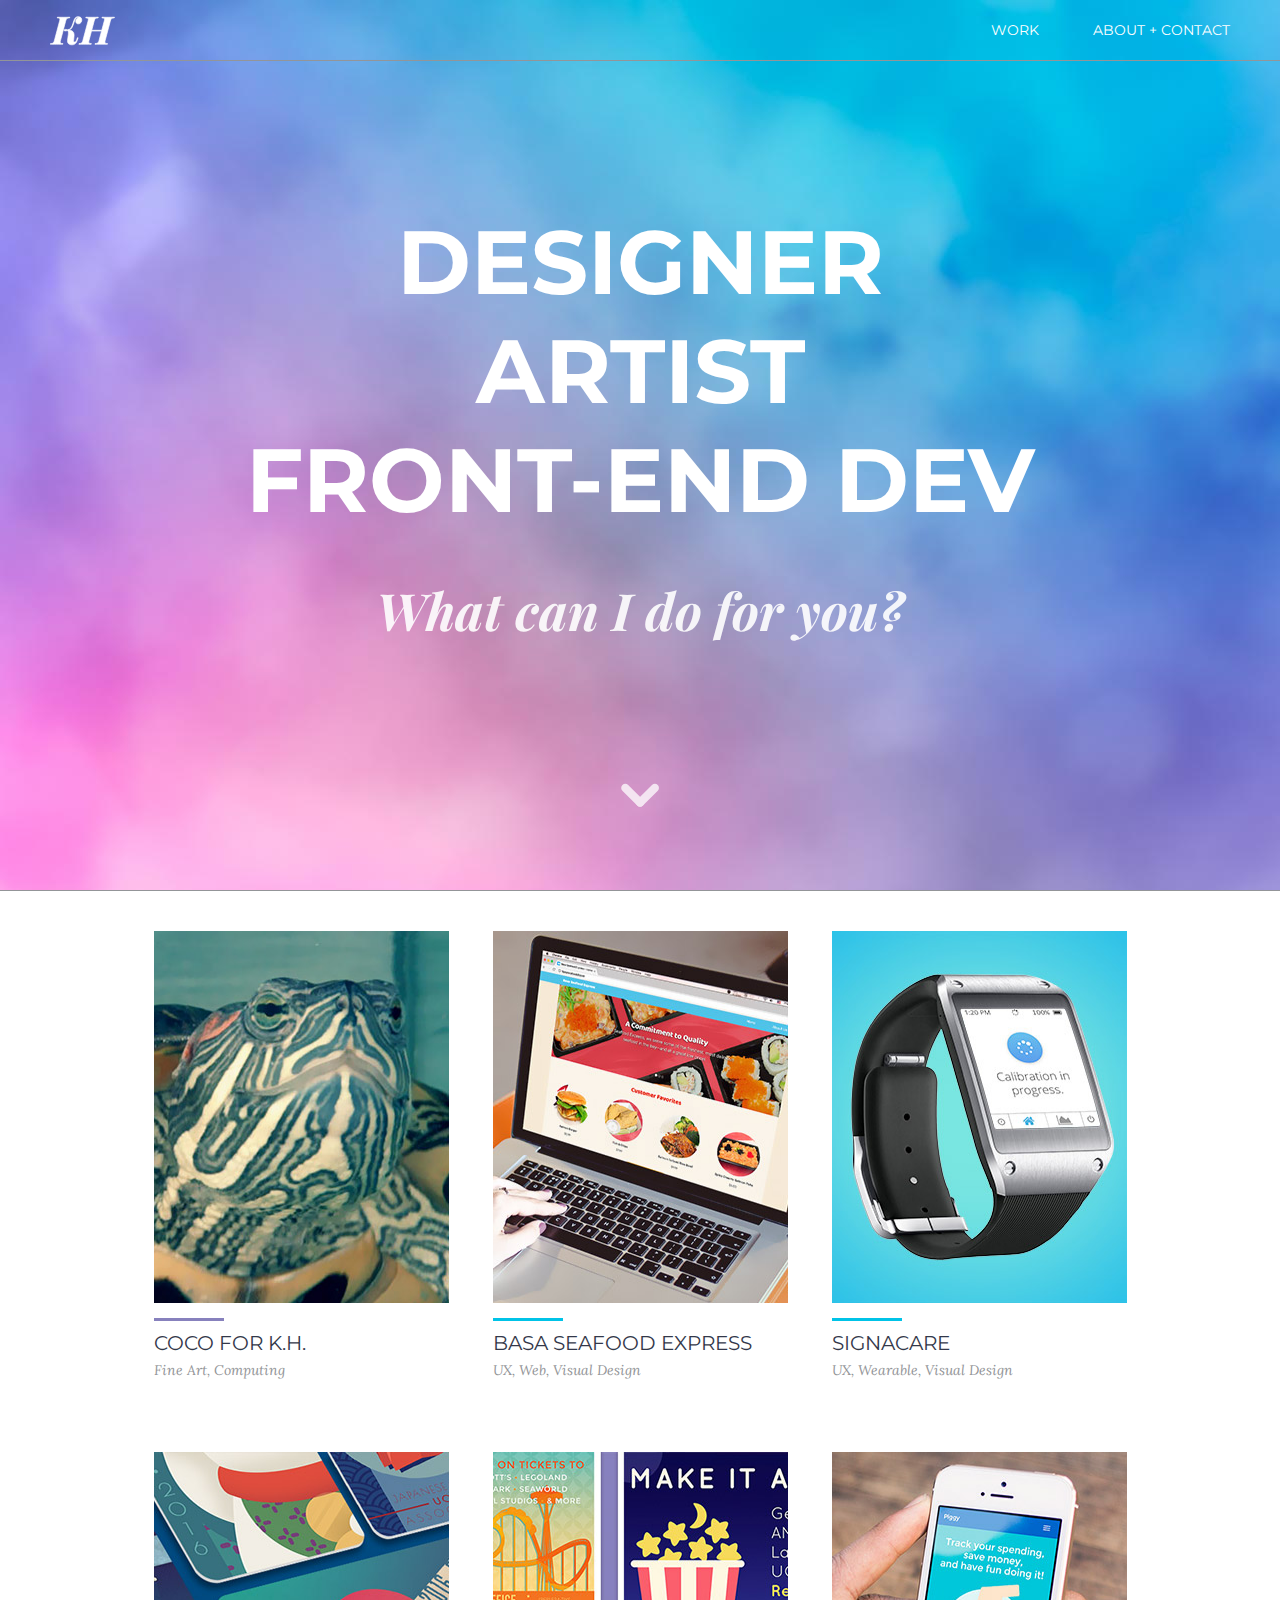
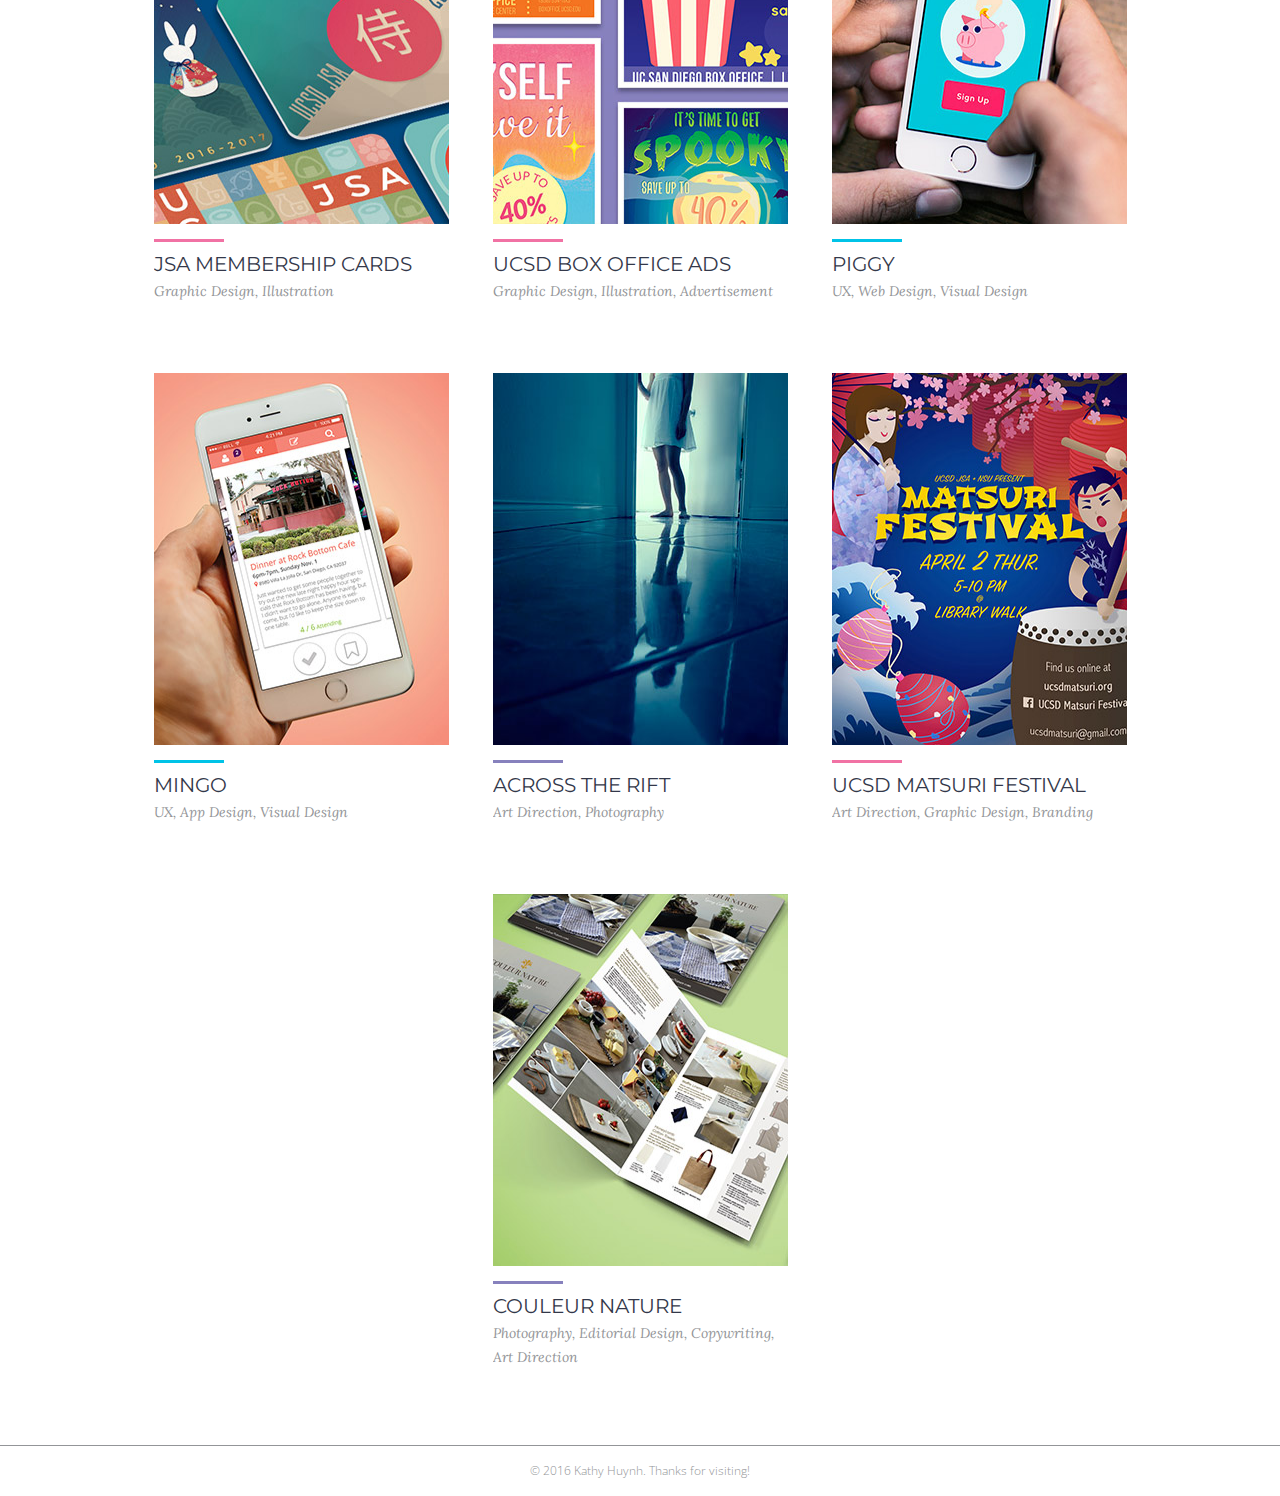
==== commit d1dd39de: "homepage hero changed to watercolor bg" ====
--- a/index.html
+++ b/index.html
@@ -9,24 +9,28 @@
   <link href="https://fonts.googleapis.com/css?family=Open+Sans:300|Lora:400i|Montserrat:400|Playfair+Display:700i" rel="stylesheet">
 </head>
 <body>
-  <nav>
-    <a href="index.html"><div class="nav-section" id="nav-home">
-      <img src="img/nav-icon.svg" alt="KH">
-    </div></a>
-    <div class="nav-section" id ="nav-work">
-      <a href="index.html">Work</a>
-    </div>
-    <div class="nav-section" id="nav-about-contact">
-      <a href="about-contact.html">About + Contact</a>
-    </div>
-  </nav>
   <div class="hero" id="index">
-    <div class="clip-text clip-text_one">
+    <nav>
+      <a href="index.html"><div class="nav-section" id="nav-home">
+        <img src="img/nav-icon-white.svg" alt="KH">
+      </div></a>
+      <div class="nav-section" id ="nav-work">
+        <a href="index.html">Work</a>
+      </div>
+      <div class="nav-section" id="nav-about-contact">
+        <a href="about-contact.html">About + Contact</a>
+      </div>
+    </nav>
+    <div class="hero-content">
       <h1>Designer</h1>
       <h1>Artist</h1>
       <h1>Front-End Dev</h1>
+      <h2>What can I do for you?</h2>
     </div>
-    <h2>What can I do for you?</h2>
+    <div class="arrow-wrap">
+      <span class="arrow animated infinite bounce"></span>
+      <!--<span class="hint">scroll</span>-->
+    </div>
   </div>
   <div id="work">
     <a href="project/coco-for-kh.html">
@@ -161,6 +165,7 @@
 </a>
 
   <footer style="margin-top: 50px">&copy; 2016 Kathy Huynh. Thanks for visiting!</footer>
+
 </body>
 
 </html>
--- a/hkathy.css
+++ b/hkathy.css
@@ -69,13 +69,31 @@
     margin: 0; }
   .hero h2 {
     font-family: "Playfair Display", serif;
+    font-style: italic;
     font-size: 4vw;
-    color: #00C3E7;
+    color: white;
+    opacity: 0.9;
     text-transform: none; }
+  .hero#index {
+    color: white;
+    background-image: url("img/cloudy-header.jpg");
+    height: 90vh; }
+    .hero#index nav {
+      height: 60px;
+      margin-top: -50px; }
+      .hero#index nav a {
+        color: white; }
+        .hero#index nav a:hover {
+          opacity: 0.5;
+          transition: opacity .5s ease; }
+    .hero#index .hero-content {
+      position: relative;
+      top: 45%;
+      transform: translateY(-50%); }
 
 @media screen and (max-width: 992px) {
   .hero h1 {
-    font-size: 10vw; } }
+    font-size: 15vw; } }
 @media screen and (max-width: 767px) {
   .hero h2 {
     font-size: 28px; } }
@@ -117,7 +135,7 @@
     .project-card .project-image#img-rift {
       background: url(img/thumbnail/rift.jpg); }
     .project-card .project-image#img-coco {
-      background: url(img/thumbnail/coco.jpg); }
+      background: url(img/thumbnail/cocokh.jpg); }
     .project-card .project-image .overlay {
       background: rgba(5, 10, 30, 0.8);
       opacity: 0;
@@ -491,42 +509,52 @@
     width: 853px;
     height: 480px; } }
 
-/* Clip text element */
-.clip-text {
-  /* Color fallback */
-  color: #33384A;
-  -webkit-background-clip: text;
-  -webkit-text-fill-color: transparent; }
-
-.clip-text:before,
-.clip-text:after {
+.arrow {
+  opacity: 0.75;
+  left: 50%;
   position: absolute;
-  content: ''; }
-
-/* Background */
-.clip-text:before {
-  z-index: -2;
-  top: 0;
-  right: 0;
-  bottom: 0;
-  left: 0;
-  background-image: inherit; }
-
-/* Text Background (black zone) */
-.clip-text:after {
-  position: absolute;
-  z-index: -1;
-  top: 0;
-  right: 0;
-  bottom: 0;
-  left: 0;
-  background-color: #fff; }
-
-.clip-text_one {
-  background-image: url("img/cloudy-header.jpg");
-  background-size: 100% 100%;
-  background-repeat: no-repeat;
-  background-position: center;
-  background-attachment: fixed; }
+  bottom: 10vh;
+  margin-left: -20px;
+  width: 40px;
+  height: 40px;
+  background-image: url([data-uri]);
+  background-size: contain; }
+
+/* Animate.css */
+.animated {
+  -webkit-animation-duration: 2s;
+  animation-duration: 2s;
+  -webkit-animation-fill-mode: both;
+  animation-fill-mode: both; }
+
+.animated.infinite {
+  -webkit-animation-iteration-count: infinite;
+  animation-iteration-count: infinite; }
+
+@-webkit-keyframes bounce {
+  70% {
+    -webkit-animation-timing-function: cubic-bezier(0.755, 0.05, 0.855, 0.06);
+    animation-timing-function: cubic-bezier(0.755, 0.05, 0.855, 0.06);
+    -webkit-transform: translate3d(0, -15px, 0);
+    transform: translate3d(0, -15px, 0); }
+  90% {
+    -webkit-transform: translate3d(0, -4px, 0);
+    transform: translate3d(0, -4px, 0); } }
+.bounce {
+  -webkit-animation-name: bounce;
+  animation-name: bounce;
+  -webkit-transform-origin: center bottom;
+  transform-origin: center bottom; }
+
+@-webkit-keyframes flash {
+  from, 50%, to {
+    opacity: 1; }
+  25%, 75% {
+    opacity: 0; } }
+@keyframes flash {
+  from, 50%, to {
+    opacity: 1; }
+  25%, 75% {
+    opacity: 0; } }
 
 /*# sourceMappingURL=hkathy.css.map */
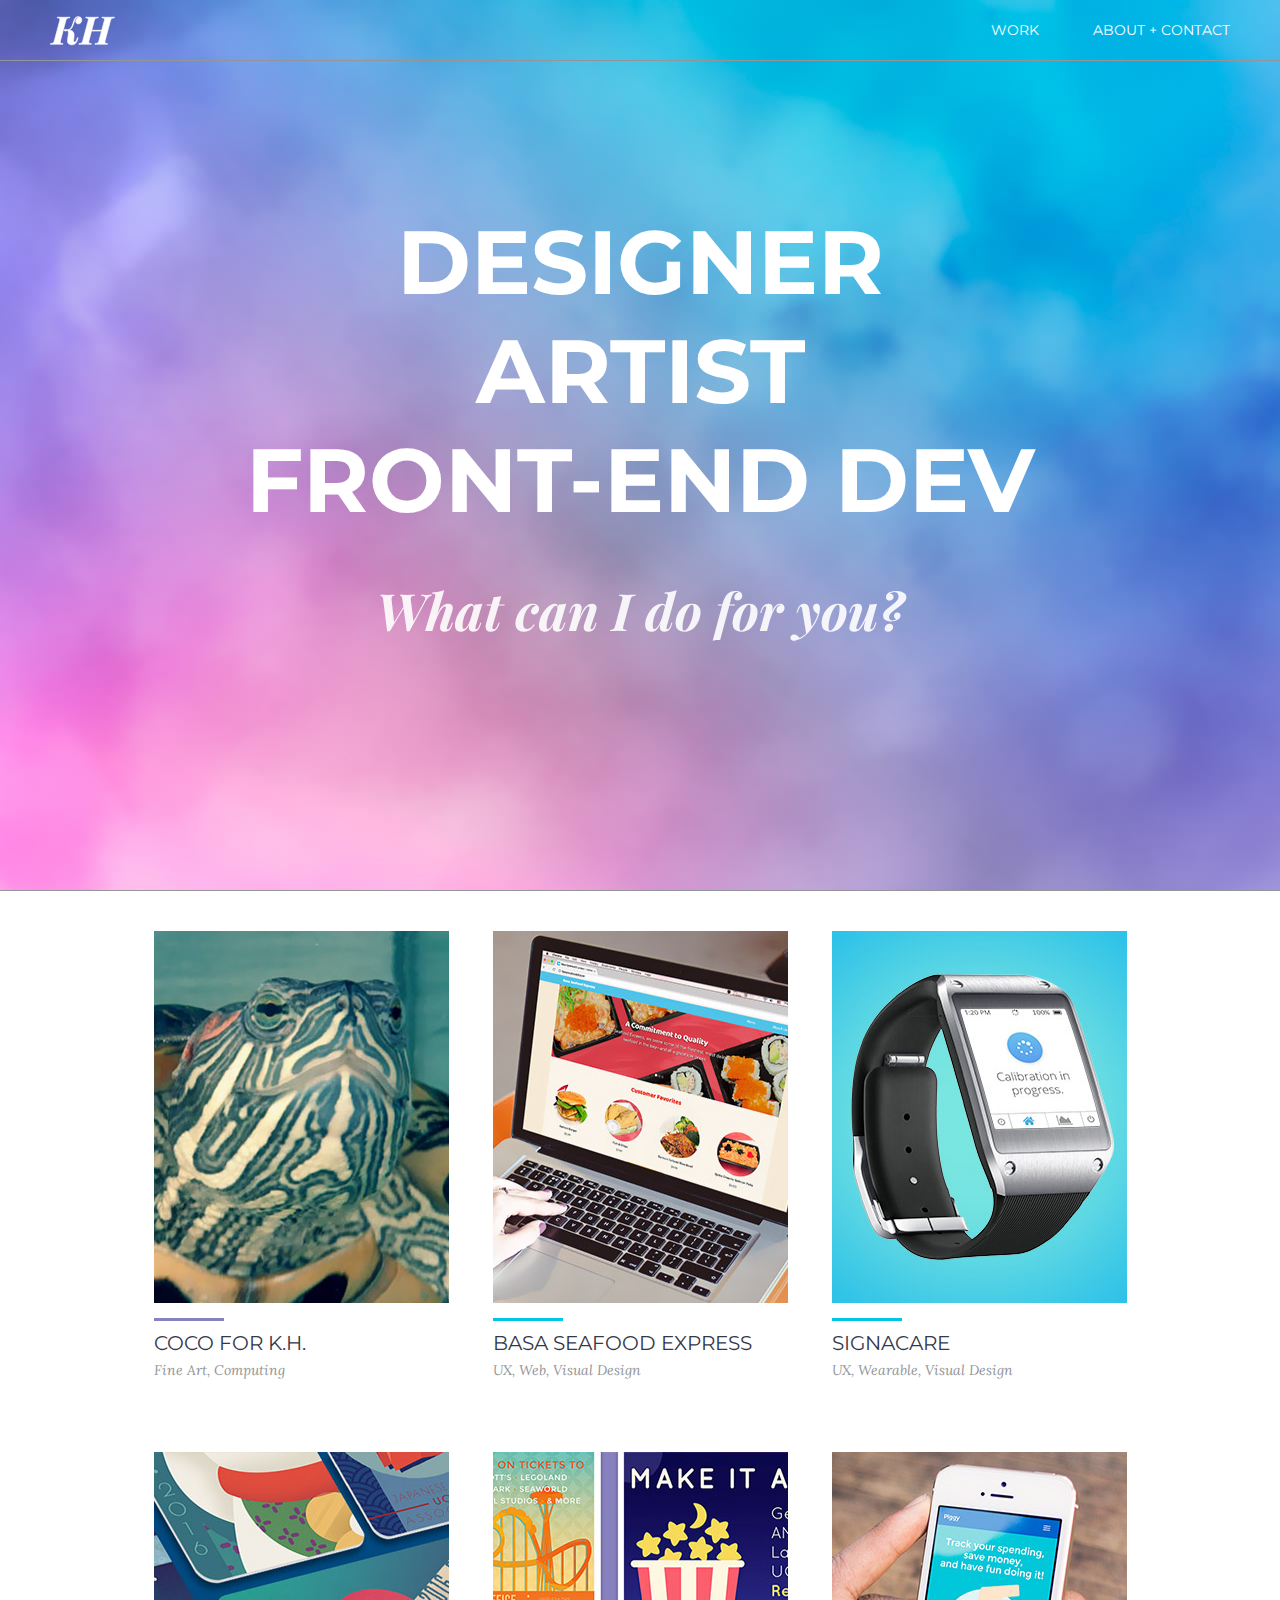
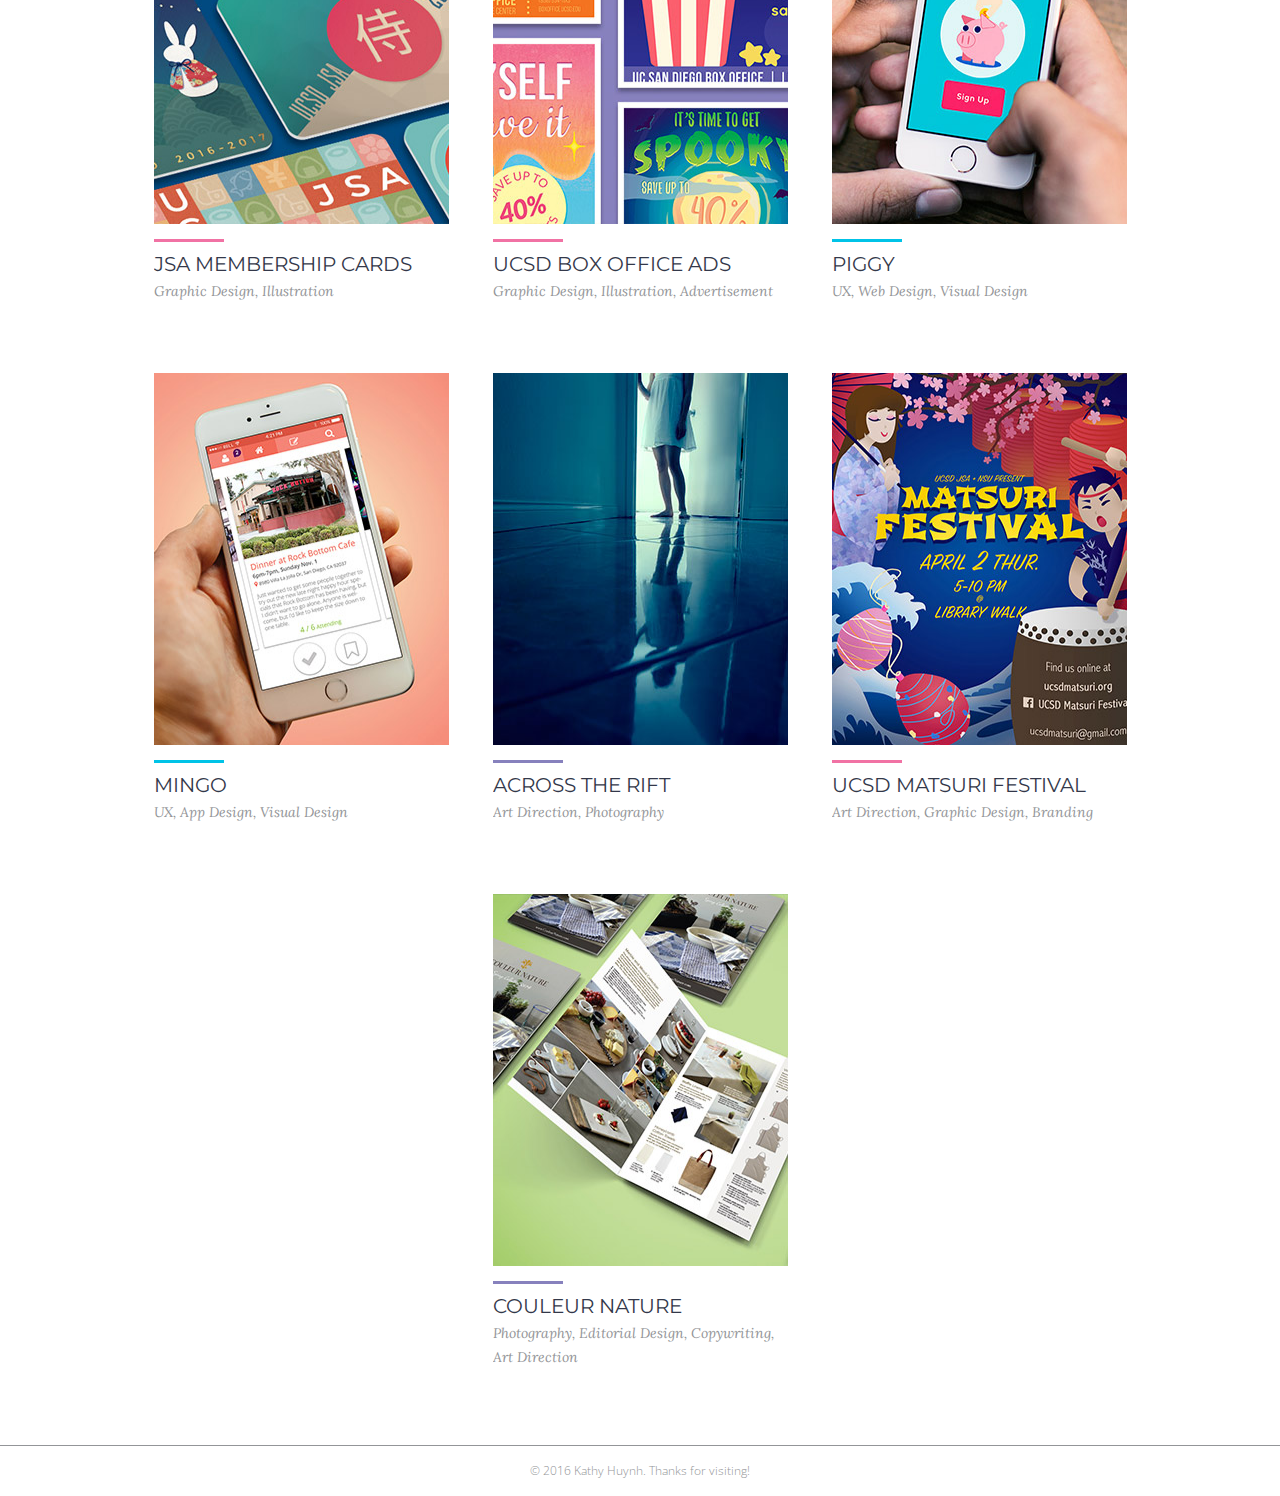
==== commit 6ddb1644: "Removed bouncing arrow from landing page" ====
--- a/index.html
+++ b/index.html
@@ -26,10 +26,6 @@
       <h1>Artist</h1>
       <h1>Front-End Dev</h1>
       <h2>What can I do for you?</h2>
-    </div>
-    <div class="arrow-wrap">
-      <span class="arrow animated infinite bounce"></span>
-      <!--<span class="hint">scroll</span>-->
     </div>
   </div>
   <div id="work">
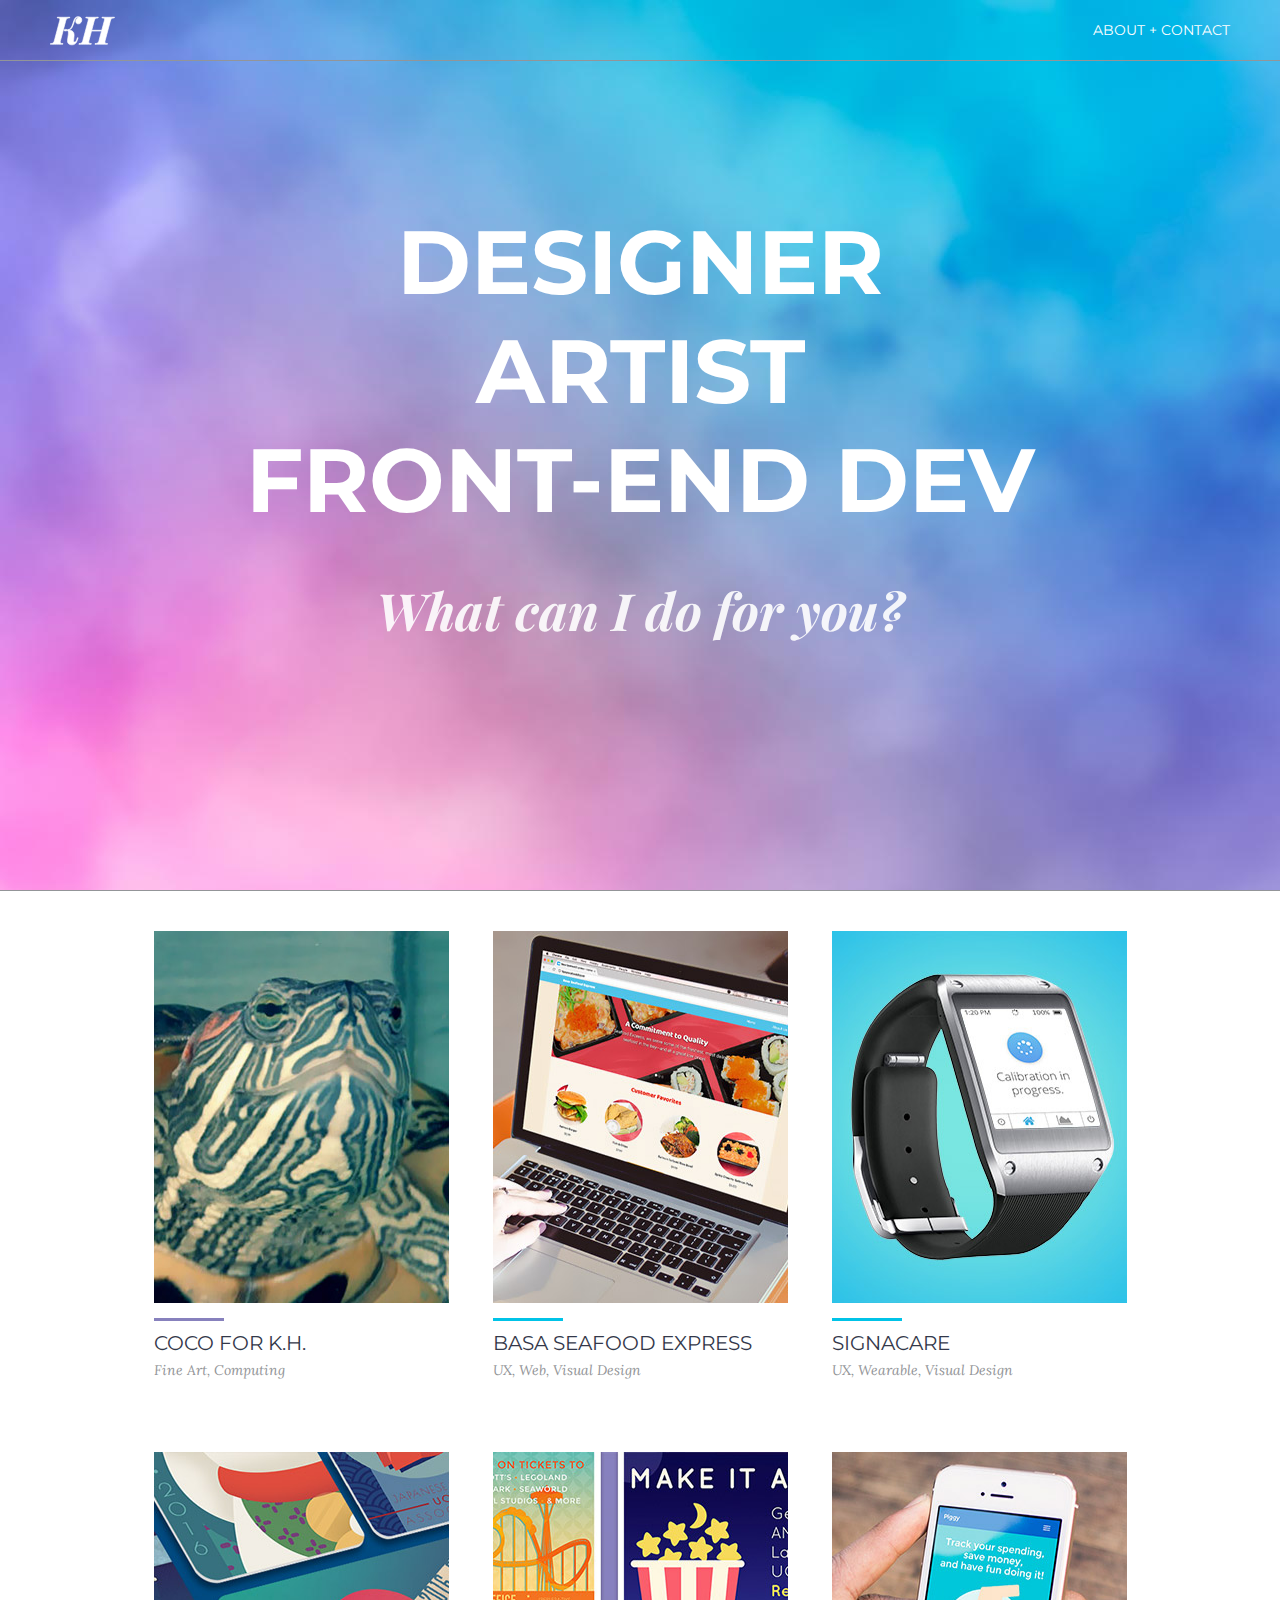
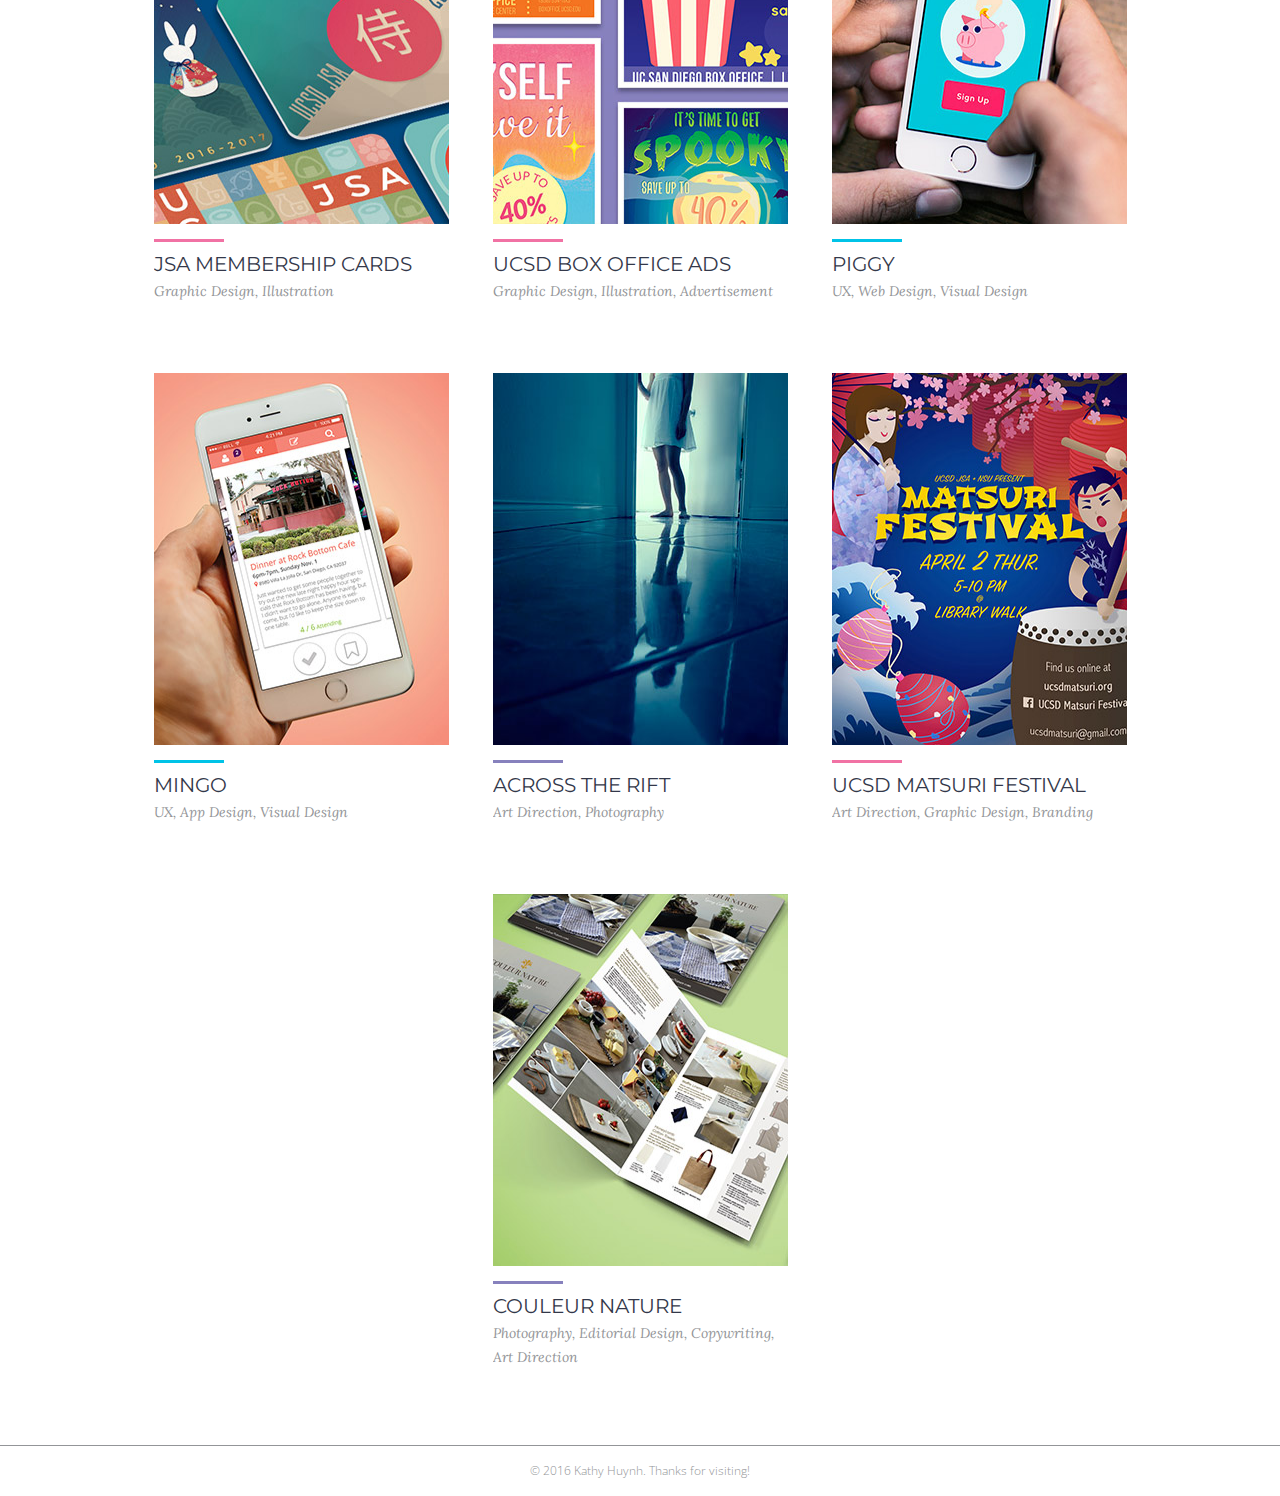
==== commit 916eaac5: "Removed work nav button from index.html" ====
--- a/index.html
+++ b/index.html
@@ -14,9 +14,9 @@
       <a href="index.html"><div class="nav-section" id="nav-home">
         <img src="img/nav-icon-white.svg" alt="KH">
       </div></a>
-      <div class="nav-section" id ="nav-work">
+      <!--<div class="nav-section" id ="nav-work">
         <a href="index.html">Work</a>
-      </div>
+      </div>-->
       <div class="nav-section" id="nav-about-contact">
         <a href="about-contact.html">About + Contact</a>
       </div>
